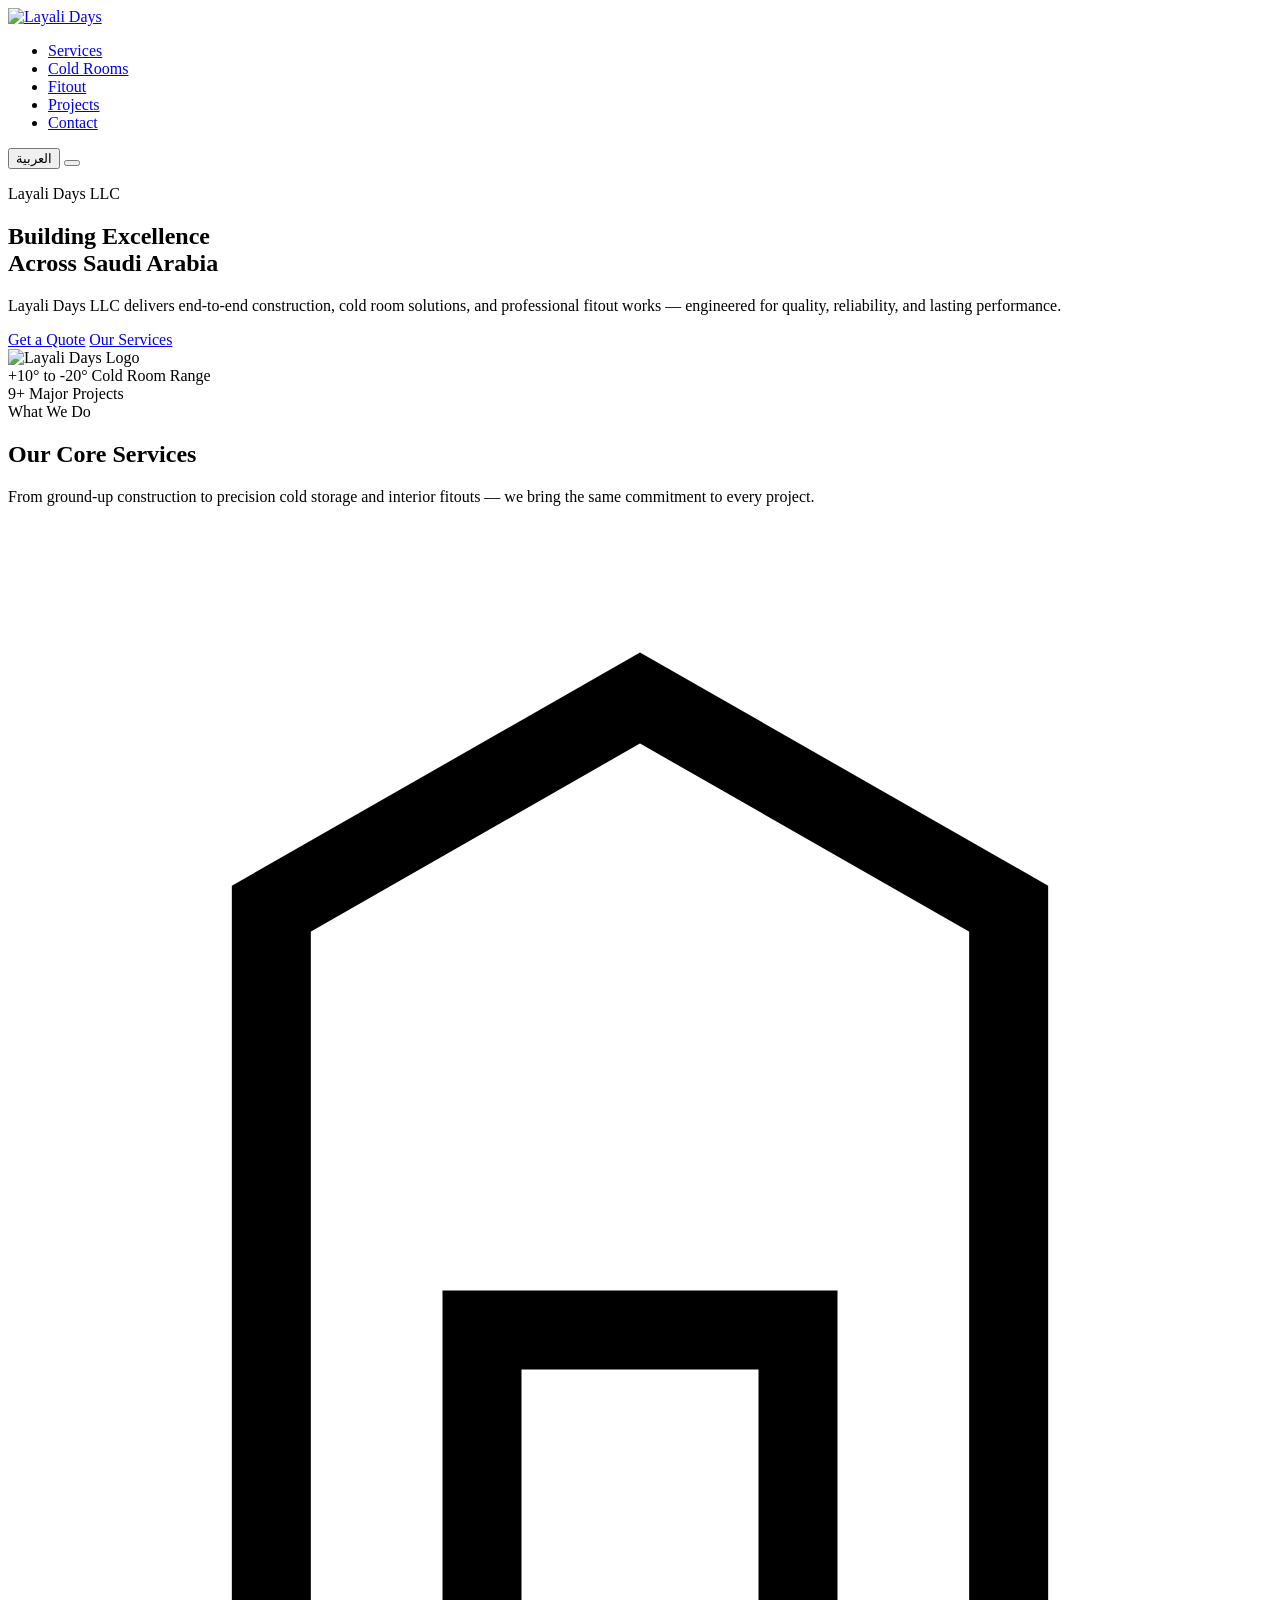
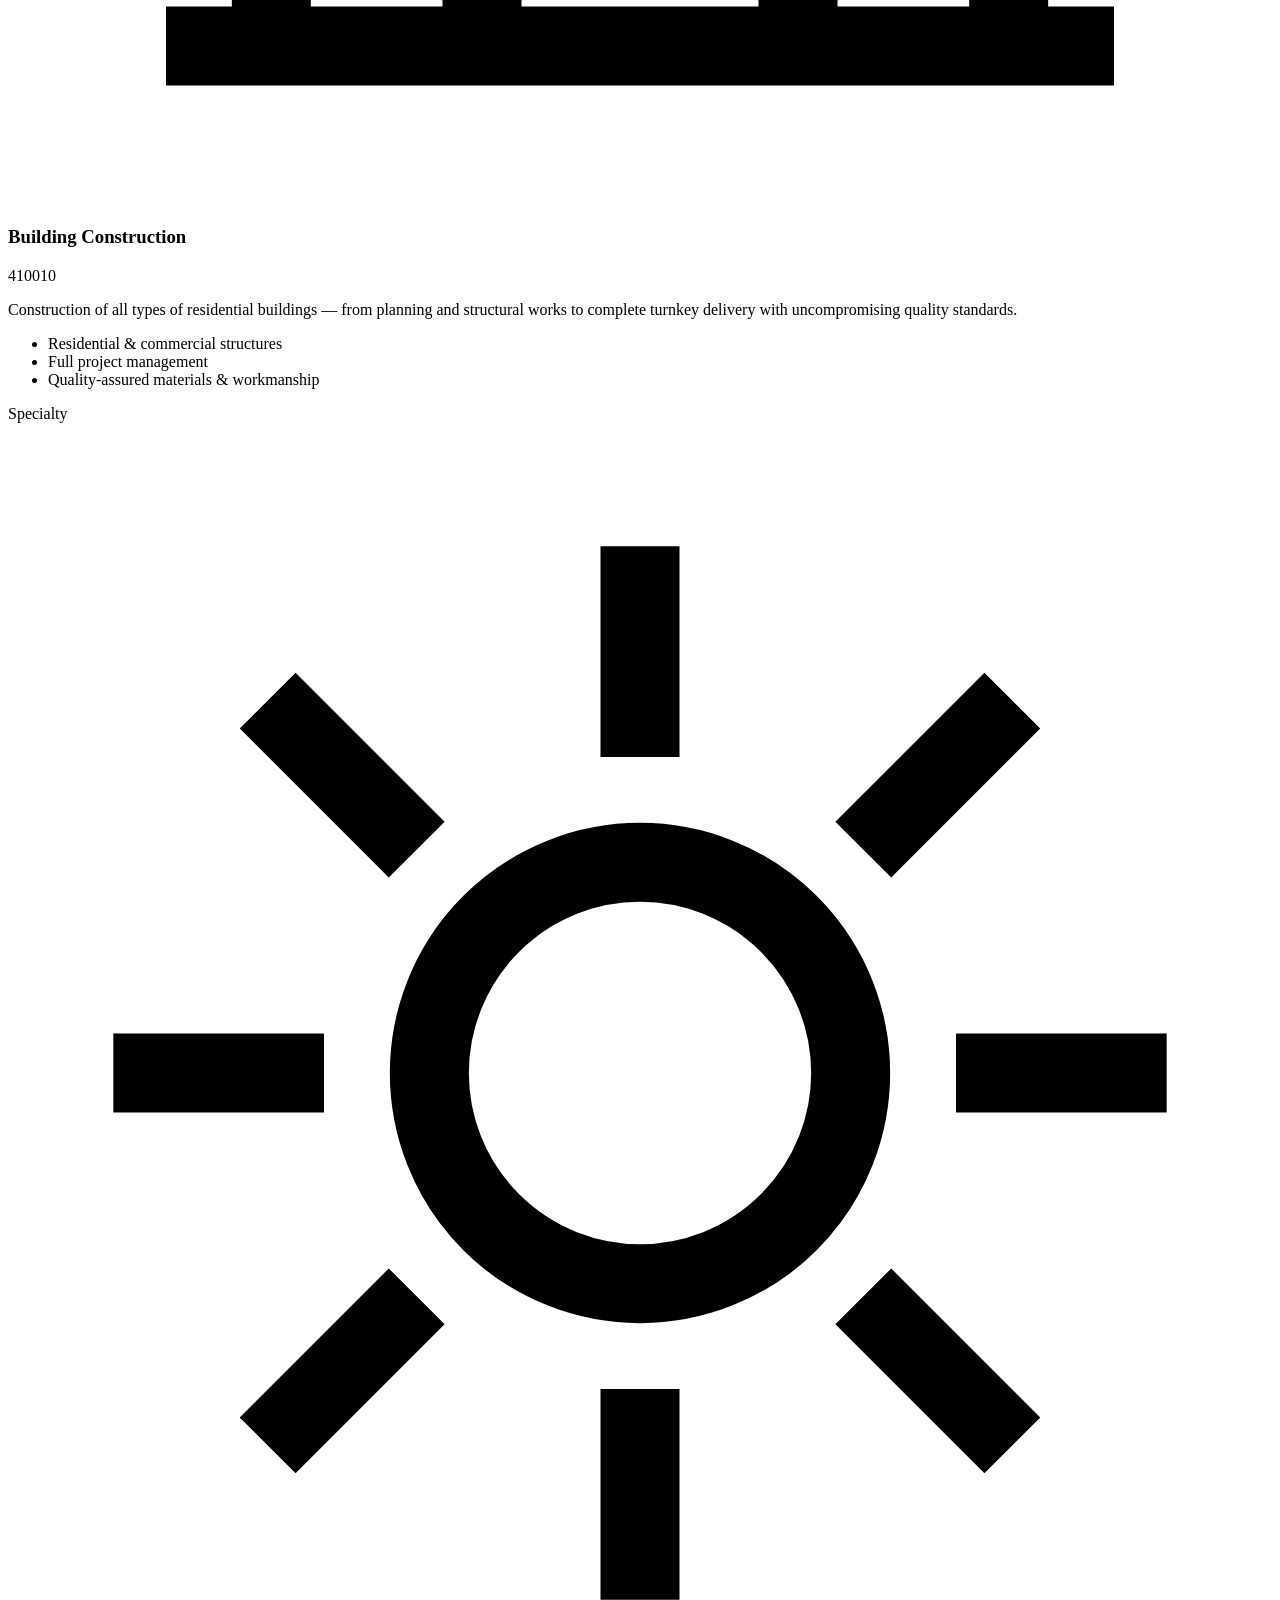
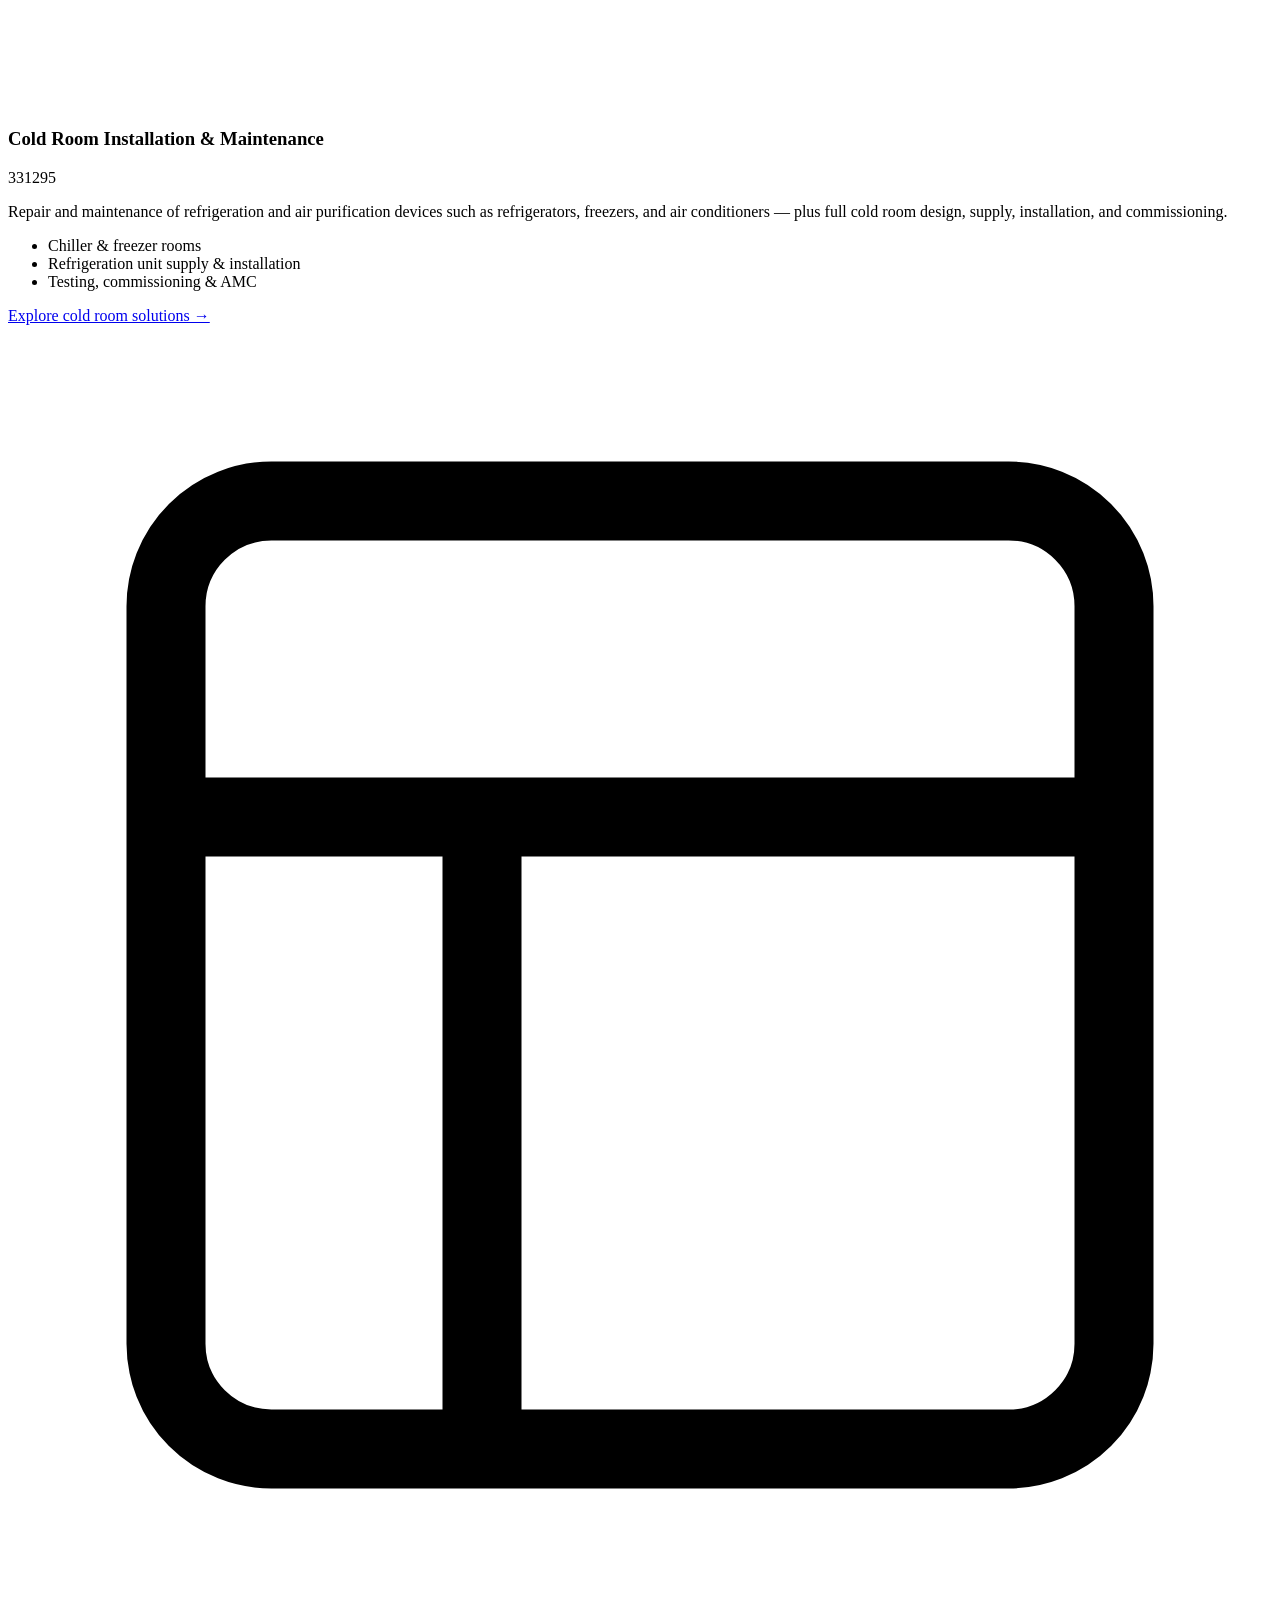
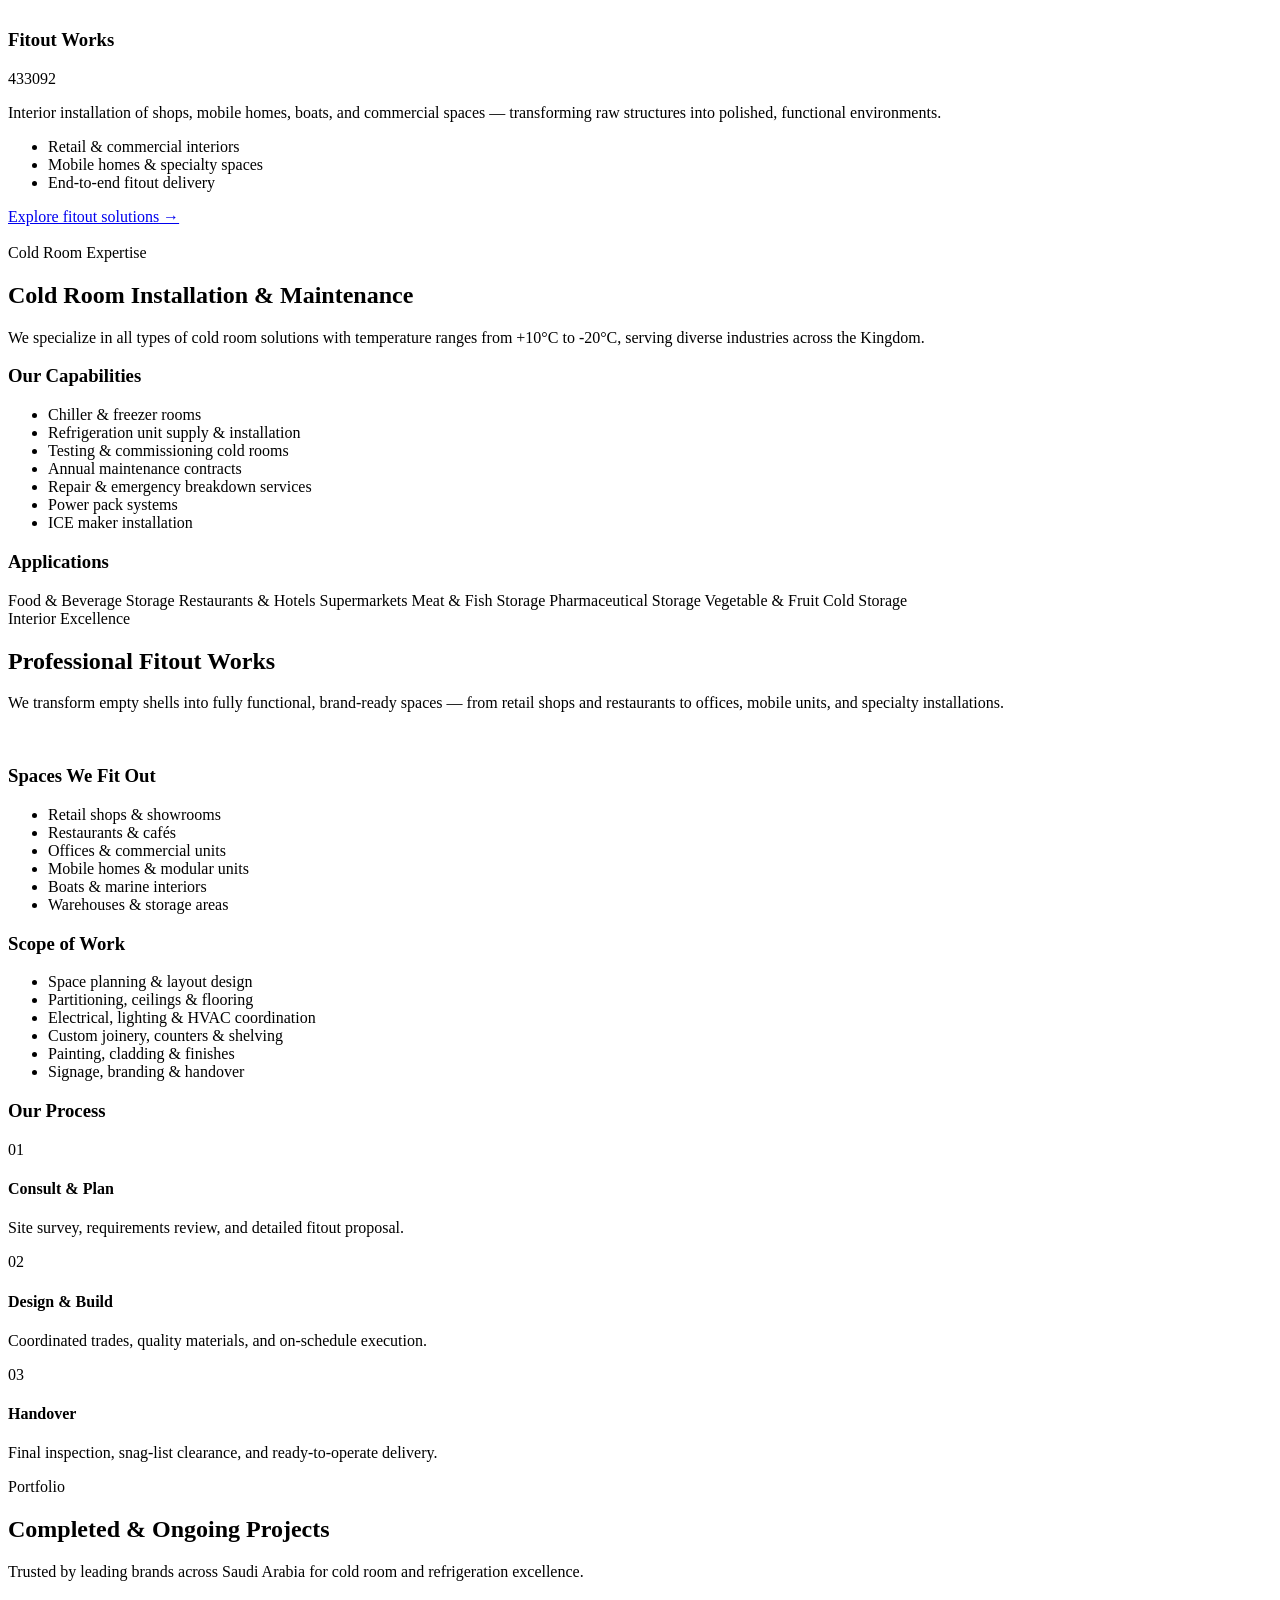
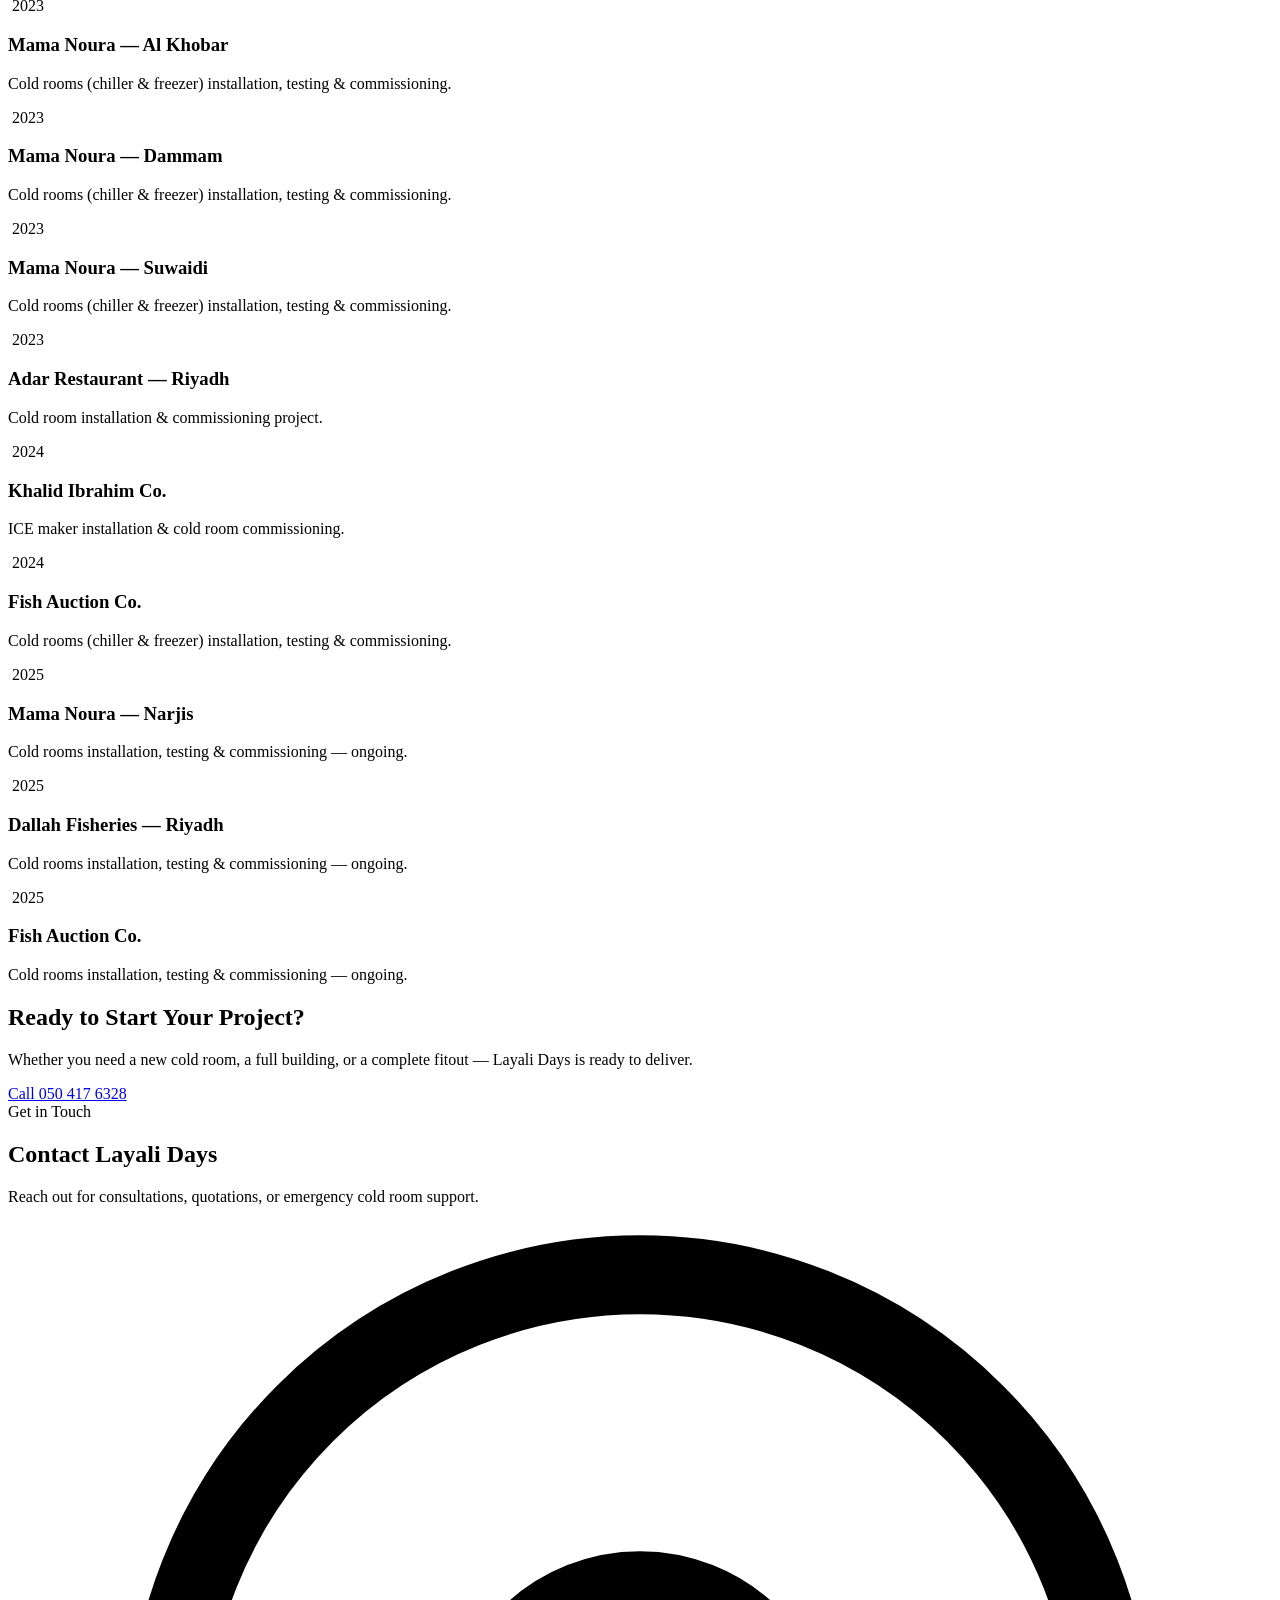
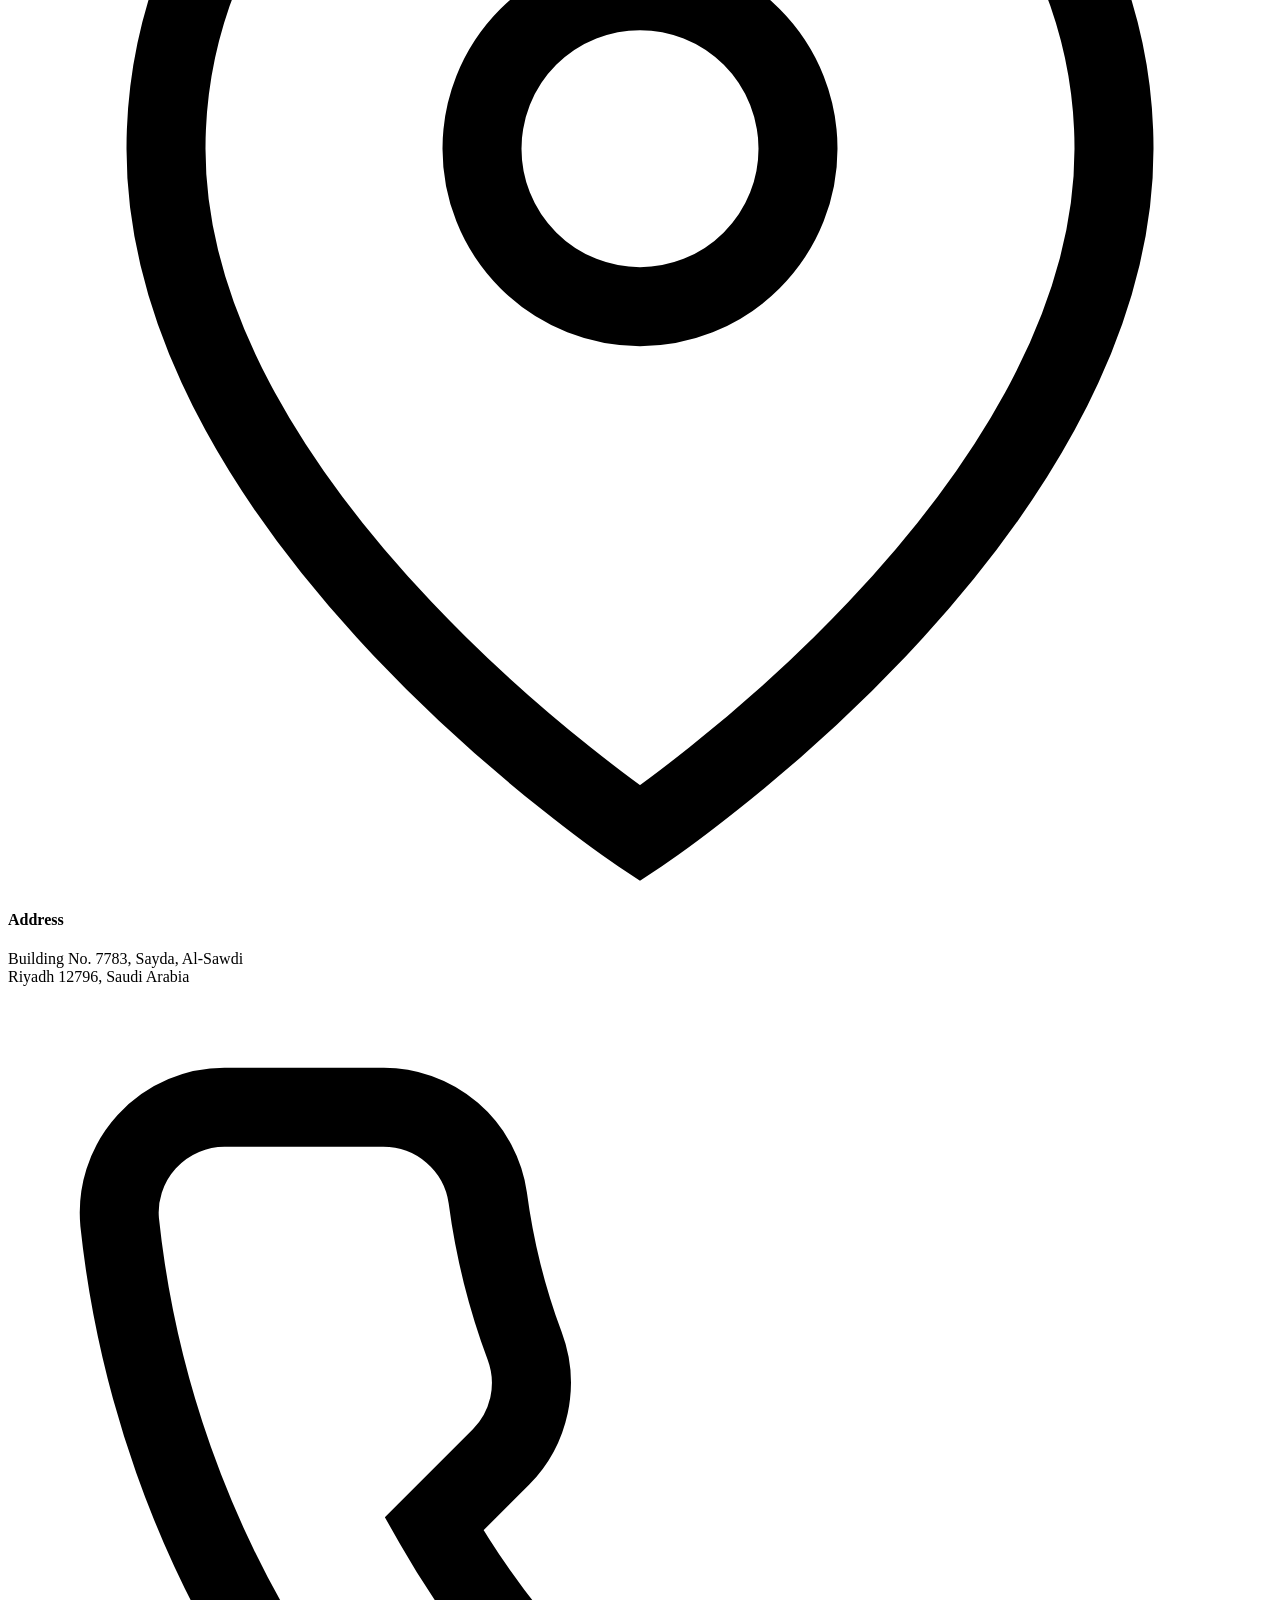
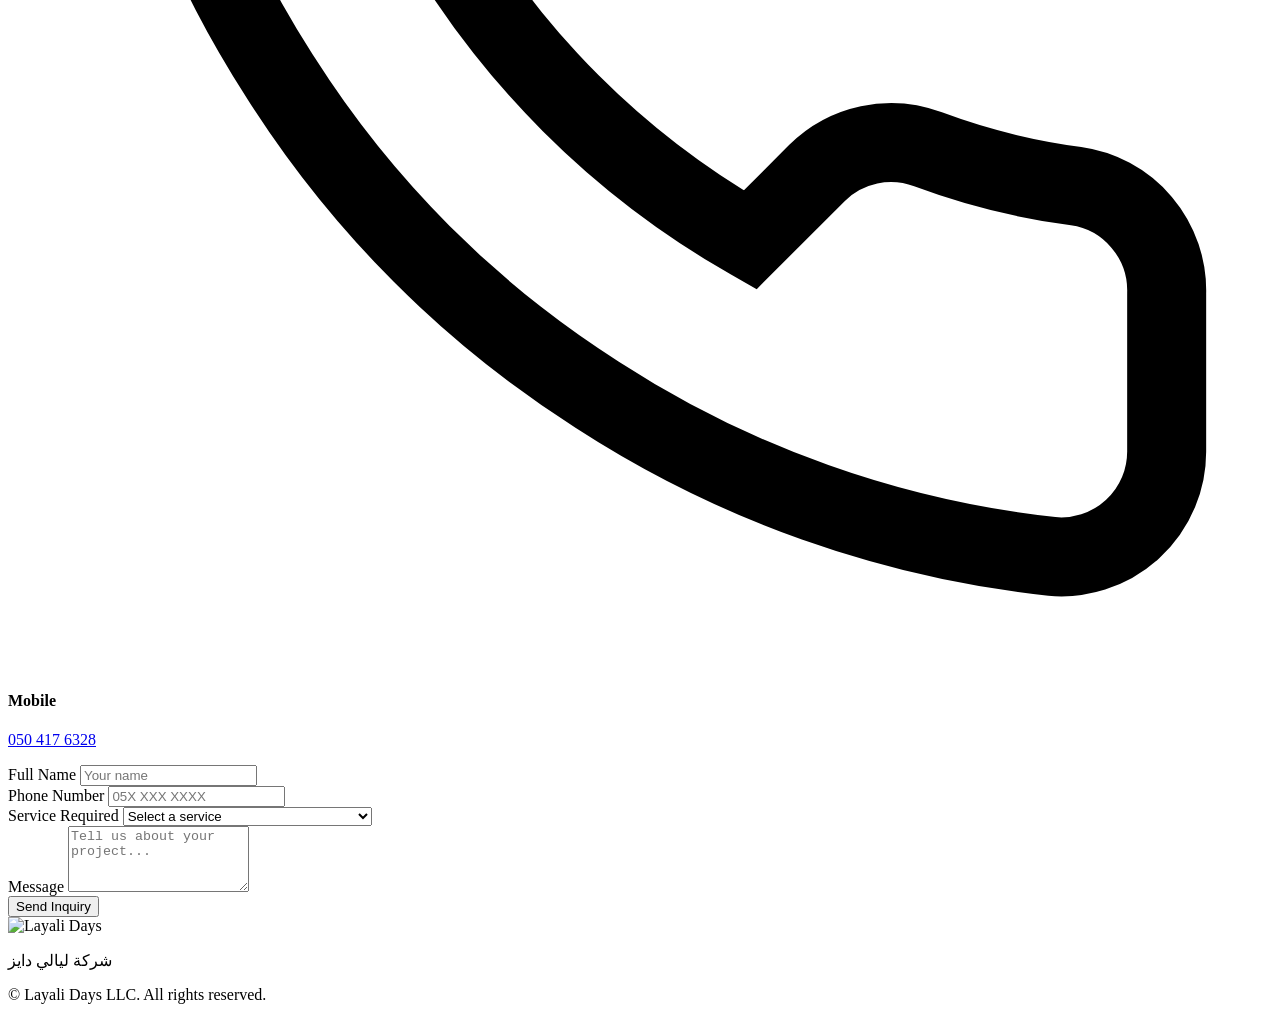
==== Layali days/index.html @ f293ef7f "Add files via upload" ====
<!DOCTYPE html>
<html lang="en" dir="ltr">
  <head>
    <meta charset="UTF-8" />
    <meta name="viewport" content="width=device-width, initial-scale=1.0" />
    <meta
      name="description"
      content="Layali Days LLC — Building construction, cold room installation & maintenance, and professional fitout works in Riyadh, Saudi Arabia."
    />
    <title>Layali Days LLC | Construction & Cold Room Solutions</title>
    <link rel="preconnect" href="https://fonts.googleapis.com" />
    <link rel="preconnect" href="https://fonts.gstatic.com" crossorigin />
    <link
      href="https://fonts.googleapis.com/css2?family=Cinzel:wght@500;600;700&family=Inter:wght@400;500;600;700&family=Noto+Sans+Arabic:wght@400;500;600;700&display=swap"
      rel="stylesheet"
    />
    <link rel="stylesheet" href="/css/styles.css" />
    <link rel="icon" type="image/png" href="/assets/logo.png" />
  </head>
  <body>
    <div class="texture-overlay" aria-hidden="true"></div>

    <header class="header" id="header">
      <nav class="nav container">
        <a href="#hero" class="nav__brand">
          <img src="/assets/logo.png" alt="Layali Days" class="nav__logo" />
        </a>
        <ul class="nav__links" id="navLinks">
          <li><a href="#services" data-i18n="nav.services">Services</a></li>
          <li><a href="#cold-room" data-i18n="nav.coldRoom">Cold Rooms</a></li>
          <li><a href="#fitout" data-i18n="nav.fitout">Fitout</a></li>
          <li><a href="#projects" data-i18n="nav.projects">Projects</a></li>
          <li><a href="#contact" data-i18n="nav.contact">Contact</a></li>
        </ul>
        <div class="nav__actions">
          <button type="button" class="lang-toggle" id="langToggle" aria-label="Switch language">العربية</button>
          <button class="nav__toggle" id="navToggle" aria-label="Toggle menu" aria-expanded="false">
            <span></span>
            <span></span>
            <span></span>
          </button>
        </div>
      </nav>
    </header>

    <main>
      <section class="hero" id="hero">
        <div class="hero__bg" aria-hidden="true"></div>
        <div class="container hero__content">
          <div class="hero__text reveal">
            <p class="hero__eyebrow" data-i18n="hero.eyebrow">Layali Days LLC</p>
            <h1 class="hero__title">
              <span data-i18n="hero.title1">Building Excellence</span><br />
              <span class="text-gradient" data-i18n="hero.title2">Across Saudi Arabia</span>
            </h1>
            <p class="hero__subtitle" data-i18n="hero.subtitle">
              Layali Days LLC delivers end-to-end construction, cold room solutions,
              and professional fitout works — engineered for quality, reliability, and lasting performance.
            </p>
            <div class="hero__actions">
              <a href="#contact" class="btn btn--primary" data-i18n="hero.ctaQuote">Get a Quote</a>
              <a href="#services" class="btn btn--outline" data-i18n="hero.ctaServices">Our Services</a>
            </div>
          </div>
          <div class="hero__visual reveal reveal--delay">
            <div class="hero__logo-frame">
              <img src="/assets/logo.png" alt="Layali Days Logo" class="hero__logo" />
            </div>
            <div class="hero__stats">
              <div class="stat-card">
                <span class="stat-card__value">+10° to -20°</span>
                <span class="stat-card__label" data-i18n="hero.statTemp">Cold Room Range</span>
              </div>
              <div class="stat-card">
                <span class="stat-card__value">9+</span>
                <span class="stat-card__label" data-i18n="hero.statProjects">Major Projects</span>
              </div>
            </div>
          </div>
        </div>
        <a href="#services" class="hero__scroll" aria-label="Scroll to services">
          <span class="hero__scroll-line"></span>
        </a>
      </section>

      <section class="services section" id="services">
        <div class="container">
          <div class="section__header reveal">
            <span class="section__eyebrow" data-i18n="services.eyebrow">What We Do</span>
            <h2 class="section__title" data-i18n="services.title">Our Core Services</h2>
            <p class="section__desc" data-i18n="services.desc">
              From ground-up construction to precision cold storage and interior fitouts —
              we bring the same commitment to every project.
            </p>
          </div>

          <div class="services__grid">
            <article class="service-card reveal">
              <div class="service-card__image">
                <img src="https://images.unsplash.com/photo-1486406146926-c627a92ad1ab?w=600&q=80" alt="" loading="lazy" />
              </div>
              <div class="service-card__icon">
                <svg viewBox="0 0 24 24" fill="none" stroke="currentColor" stroke-width="1.5">
                  <path d="M3 21h18M5 21V7l7-4 7 4v14M9 21v-6h6v6" />
                </svg>
              </div>
              <h3 class="service-card__title" data-i18n="services.construction.title">Building Construction</h3>
              <p class="service-card__code">410010</p>
              <p class="service-card__text" data-i18n="services.construction.text">
                Construction of all types of residential buildings — from planning and
                structural works to complete turnkey delivery with uncompromising quality standards.
              </p>
              <ul class="service-card__list">
                <li data-i18n="services.construction.li1">Residential & commercial structures</li>
                <li data-i18n="services.construction.li2">Full project management</li>
                <li data-i18n="services.construction.li3">Quality-assured materials & workmanship</li>
              </ul>
            </article>

            <article class="service-card service-card--featured reveal reveal--delay">
              <div class="service-card__badge" data-i18n="services.coldRoom.badge">Specialty</div>
              <div class="service-card__image">
                <img src="https://images.unsplash.com/photo-1581094794329-cd8118869f4?w=600&q=80" alt="" loading="lazy" />
              </div>
              <div class="service-card__icon">
                <svg viewBox="0 0 24 24" fill="none" stroke="currentColor" stroke-width="1.5">
                  <path d="M12 2v4M12 18v4M4.93 4.93l2.83 2.83M16.24 16.24l2.83 2.83M2 12h4M18 12h4M4.93 19.07l2.83-2.83M16.24 7.76l2.83-2.83" />
                  <circle cx="12" cy="12" r="4" />
                </svg>
              </div>
              <h3 class="service-card__title" data-i18n="services.coldRoom.title">Cold Room Installation & Maintenance</h3>
              <p class="service-card__code">331295</p>
              <p class="service-card__text" data-i18n="services.coldRoom.text">
                Repair and maintenance of refrigeration and air purification devices such as
                refrigerators, freezers, and air conditioners — plus full cold room design,
                supply, installation, and commissioning.
              </p>
              <ul class="service-card__list">
                <li data-i18n="services.coldRoom.li1">Chiller & freezer rooms</li>
                <li data-i18n="services.coldRoom.li2">Refrigeration unit supply & installation</li>
                <li data-i18n="services.coldRoom.li3">Testing, commissioning & AMC</li>
              </ul>
              <a href="#cold-room" class="service-card__link" data-i18n="services.coldRoom.link">Explore cold room solutions →</a>
            </article>

            <article class="service-card reveal reveal--delay-2">
              <div class="service-card__image">
                <img src="https://images.unsplash.com/photo-1497366216548-37526070297c?w=600&q=80" alt="" loading="lazy" />
              </div>
              <div class="service-card__icon">
                <svg viewBox="0 0 24 24" fill="none" stroke="currentColor" stroke-width="1.5">
                  <rect x="3" y="3" width="18" height="18" rx="2" />
                  <path d="M3 9h18M9 21V9" />
                </svg>
              </div>
              <h3 class="service-card__title" data-i18n="services.fitout.title">Fitout Works</h3>
              <p class="service-card__code">433092</p>
              <p class="service-card__text" data-i18n="services.fitout.text">
                Interior installation of shops, mobile homes, boats, and commercial spaces —
                transforming raw structures into polished, functional environments.
              </p>
              <ul class="service-card__list">
                <li data-i18n="services.fitout.li1">Retail & commercial interiors</li>
                <li data-i18n="services.fitout.li2">Mobile homes & specialty spaces</li>
                <li data-i18n="services.fitout.li3">End-to-end fitout delivery</li>
              </ul>
              <a href="#fitout" class="service-card__link" data-i18n="services.fitout.link">Explore fitout solutions →</a>
            </article>
          </div>
        </div>
      </section>

      <section class="cold-room section section--alt" id="cold-room">
        <div class="container">
          <div class="cold-room__layout">
            <div class="cold-room__visual reveal">
              <img
                src="https://images.unsplash.com/photo-1625246333195-78d9c38ad449?w=800&q=80"
                alt=""
                class="cold-room__photo"
                loading="lazy"
              />
            </div>
            <div class="cold-room__intro reveal reveal--delay">
              <span class="section__eyebrow" data-i18n="coldRoom.eyebrow">Cold Room Expertise</span>
              <h2 class="section__title" data-i18n="coldRoom.title">Cold Room Installation & Maintenance</h2>
              <p class="section__desc" data-i18n="coldRoom.desc">
                We specialize in all types of cold room solutions with temperature ranges
                from +10°C to -20°C, serving diverse industries across the Kingdom.
              </p>
            </div>

            <div class="cold-room__details">
              <div class="detail-block reveal">
                <h3 class="detail-block__title" data-i18n="coldRoom.capabilities">Our Capabilities</h3>
                <ul class="detail-block__list">
                  <li data-i18n="coldRoom.cap1">Chiller & freezer rooms</li>
                  <li data-i18n="coldRoom.cap2">Refrigeration unit supply & installation</li>
                  <li data-i18n="coldRoom.cap3">Testing & commissioning cold rooms</li>
                  <li data-i18n="coldRoom.cap4">Annual maintenance contracts</li>
                  <li data-i18n="coldRoom.cap5">Repair & emergency breakdown services</li>
                  <li data-i18n="coldRoom.cap6">Power pack systems</li>
                  <li data-i18n="coldRoom.cap7">ICE maker installation</li>
                </ul>
              </div>

              <div class="detail-block reveal reveal--delay">
                <h3 class="detail-block__title" data-i18n="coldRoom.applications">Applications</h3>
                <div class="tags">
                  <span class="tag" data-i18n="coldRoom.tag1">Food & Beverage Storage</span>
                  <span class="tag" data-i18n="coldRoom.tag2">Restaurants & Hotels</span>
                  <span class="tag" data-i18n="coldRoom.tag3">Supermarkets</span>
                  <span class="tag" data-i18n="coldRoom.tag4">Meat & Fish Storage</span>
                  <span class="tag" data-i18n="coldRoom.tag5">Pharmaceutical Storage</span>
                  <span class="tag" data-i18n="coldRoom.tag6">Vegetable & Fruit Cold Storage</span>
                </div>
              </div>
            </div>
          </div>
        </div>
      </section>

      <section class="fitout section" id="fitout">
        <div class="container">
          <div class="fitout__header reveal">
            <div>
              <span class="section__eyebrow" data-i18n="fitout.eyebrow">Interior Excellence</span>
              <h2 class="section__title" data-i18n="fitout.title">Professional Fitout Works</h2>
              <p class="section__desc" data-i18n="fitout.desc">
                We transform empty shells into fully functional, brand-ready spaces — from retail shops and restaurants to offices, mobile units, and specialty installations.
              </p>
            </div>
            <div class="fitout__hero-image reveal reveal--delay">
              <img
                src="https://images.unsplash.com/photo-1618221197210-5b3cdff0b9b0?w=800&q=80"
                alt=""
                loading="lazy"
              />
            </div>
          </div>

          <div class="fitout__grid">
            <div class="detail-block reveal">
              <h3 class="detail-block__title" data-i18n="fitout.spaces">Spaces We Fit Out</h3>
              <ul class="detail-block__list">
                <li data-i18n="fitout.space1">Retail shops & showrooms</li>
                <li data-i18n="fitout.space2">Restaurants & cafés</li>
                <li data-i18n="fitout.space3">Offices & commercial units</li>
                <li data-i18n="fitout.space4">Mobile homes & modular units</li>
                <li data-i18n="fitout.space5">Boats & marine interiors</li>
                <li data-i18n="fitout.space6">Warehouses & storage areas</li>
              </ul>
            </div>

            <div class="detail-block reveal reveal--delay">
              <h3 class="detail-block__title" data-i18n="fitout.scope">Scope of Work</h3>
              <ul class="detail-block__list">
                <li data-i18n="fitout.scope1">Space planning & layout design</li>
                <li data-i18n="fitout.scope2">Partitioning, ceilings & flooring</li>
                <li data-i18n="fitout.scope3">Electrical, lighting & HVAC coordination</li>
                <li data-i18n="fitout.scope4">Custom joinery, counters & shelving</li>
                <li data-i18n="fitout.scope5">Painting, cladding & finishes</li>
                <li data-i18n="fitout.scope6">Signage, branding & handover</li>
              </ul>
            </div>
          </div>

          <div class="fitout__process reveal">
            <h3 class="fitout__process-title" data-i18n="fitout.process">Our Process</h3>
            <div class="process-steps">
              <article class="process-step">
                <span class="process-step__num">01</span>
                <h4 data-i18n="fitout.step1Title">Consult & Plan</h4>
                <p data-i18n="fitout.step1">Site survey, requirements review, and detailed fitout proposal.</p>
              </article>
              <article class="process-step">
                <span class="process-step__num">02</span>
                <h4 data-i18n="fitout.step2Title">Design & Build</h4>
                <p data-i18n="fitout.step2">Coordinated trades, quality materials, and on-schedule execution.</p>
              </article>
              <article class="process-step">
                <span class="process-step__num">03</span>
                <h4 data-i18n="fitout.step3Title">Handover</h4>
                <p data-i18n="fitout.step3">Final inspection, snag-list clearance, and ready-to-operate delivery.</p>
              </article>
            </div>
          </div>
        </div>
      </section>

      <section class="projects section section--alt" id="projects">
        <div class="container">
          <div class="section__header reveal">
            <span class="section__eyebrow" data-i18n="projects.eyebrow">Portfolio</span>
            <h2 class="section__title" data-i18n="projects.title">Completed & Ongoing Projects</h2>
            <p class="section__desc" data-i18n="projects.desc">
              Trusted by leading brands across Saudi Arabia for cold room and refrigeration excellence.
            </p>
          </div>

          <div class="projects__timeline">
            <article class="project-card reveal">
              <img src="https://images.unsplash.com/photo-1604719312566-8912e9227c6a?w=500&q=80" alt="" class="project-card__img" loading="lazy" />
              <span class="project-card__year">2023</span>
              <h3 class="project-card__title">Mama Noura — Al Khobar</h3>
              <p class="project-card__desc" data-i18n="projects.p1">Cold rooms (chiller & freezer) installation, testing & commissioning.</p>
            </article>
            <article class="project-card reveal">
              <img src="https://images.unsplash.com/photo-1578916171728-46686eac8d58?w=500&q=80" alt="" class="project-card__img" loading="lazy" />
              <span class="project-card__year">2023</span>
              <h3 class="project-card__title">Mama Noura — Dammam</h3>
              <p class="project-card__desc" data-i18n="projects.p1">Cold rooms (chiller & freezer) installation, testing & commissioning.</p>
            </article>
            <article class="project-card reveal">
              <img src="https://images.unsplash.com/photo-1604719312566-8912e9227c6a?w=500&q=80" alt="" class="project-card__img" loading="lazy" />
              <span class="project-card__year">2023</span>
              <h3 class="project-card__title">Mama Noura — Suwaidi</h3>
              <p class="project-card__desc" data-i18n="projects.p1">Cold rooms (chiller & freezer) installation, testing & commissioning.</p>
            </article>
            <article class="project-card reveal">
              <img src="https://images.unsplash.com/photo-1517248135467-4c7edcad34c4?w=500&q=80" alt="" class="project-card__img" loading="lazy" />
              <span class="project-card__year">2023</span>
              <h3 class="project-card__title">Adar Restaurant — Riyadh</h3>
              <p class="project-card__desc" data-i18n="projects.p2">Cold room installation & commissioning project.</p>
            </article>
            <article class="project-card reveal">
              <img src="https://images.unsplash.com/photo-1558618666-fcd25c85cd64?w=500&q=80" alt="" class="project-card__img" loading="lazy" />
              <span class="project-card__year">2024</span>
              <h3 class="project-card__title">Khalid Ibrahim Co.</h3>
              <p class="project-card__desc" data-i18n="projects.p3">ICE maker installation & cold room commissioning.</p>
            </article>
            <article class="project-card reveal">
              <img src="https://images.unsplash.com/photo-1544947950-fa07a98d237f?w=500&q=80" alt="" class="project-card__img" loading="lazy" />
              <span class="project-card__year">2024</span>
              <h3 class="project-card__title">Fish Auction Co.</h3>
              <p class="project-card__desc" data-i18n="projects.p1">Cold rooms (chiller & freezer) installation, testing & commissioning.</p>
            </article>
            <article class="project-card reveal">
              <img src="https://images.unsplash.com/photo-1604719312566-8912e9227c6a?w=500&q=80" alt="" class="project-card__img" loading="lazy" />
              <span class="project-card__year">2025</span>
              <h3 class="project-card__title">Mama Noura — Narjis</h3>
              <p class="project-card__desc" data-i18n="projects.p4">Cold rooms installation, testing & commissioning — ongoing.</p>
            </article>
            <article class="project-card reveal">
              <img src="https://images.unsplash.com/photo-1544947950-fa07a98d237f?w=500&q=80" alt="" class="project-card__img" loading="lazy" />
              <span class="project-card__year">2025</span>
              <h3 class="project-card__title">Dallah Fisheries — Riyadh</h3>
              <p class="project-card__desc" data-i18n="projects.p4">Cold rooms installation, testing & commissioning — ongoing.</p>
            </article>
            <article class="project-card reveal">
              <img src="https://images.unsplash.com/photo-1544947950-fa07a98d237f?w=500&q=80" alt="" class="project-card__img" loading="lazy" />
              <span class="project-card__year">2025</span>
              <h3 class="project-card__title">Fish Auction Co.</h3>
              <p class="project-card__desc" data-i18n="projects.p4">Cold rooms installation, testing & commissioning — ongoing.</p>
            </article>
          </div>
        </div>
      </section>

      <section class="cta section">
        <div class="container">
          <div class="cta__box reveal">
            <h2 class="cta__title" data-i18n="cta.title">Ready to Start Your Project?</h2>
            <p class="cta__text" data-i18n="cta.text">
              Whether you need a new cold room, a full building, or a complete fitout —
              Layali Days is ready to deliver.
            </p>
            <a href="tel:0504176328" class="btn btn--primary btn--lg" data-i18n="cta.button">Call 050 417 6328</a>
          </div>
        </div>
      </section>

      <section class="contact section section--alt" id="contact">
        <div class="container">
          <div class="contact__grid">
            <div class="contact__info reveal">
              <span class="section__eyebrow" data-i18n="contact.eyebrow">Get in Touch</span>
              <h2 class="section__title" data-i18n="contact.title">Contact Layali Days</h2>
              <p class="section__desc" data-i18n="contact.desc">
                Reach out for consultations, quotations, or emergency cold room support.
              </p>

              <div class="contact__items">
                <div class="contact__item">
                  <div class="contact__icon">
                    <svg viewBox="0 0 24 24" fill="none" stroke="currentColor" stroke-width="1.5">
                      <path d="M21 10c0 7-9 13-9 13s-9-6-9-13a9 9 0 0118 0z" />
                      <circle cx="12" cy="10" r="3" />
                    </svg>
                  </div>
                  <div>
                    <h4 data-i18n="contact.address">Address</h4>
                    <p data-i18n="contact.addressText">Building No. 7783, Sayda, Al-Sawdi<br />Riyadh 12796, Saudi Arabia</p>
                  </div>
                </div>
                <div class="contact__item">
                  <div class="contact__icon">
                    <svg viewBox="0 0 24 24" fill="none" stroke="currentColor" stroke-width="1.5">
                      <path d="M22 16.92v3a2 2 0 01-2.18 2 19.79 19.79 0 01-8.63-3.07 19.5 19.5 0 01-6-6 19.79 19.79 0 01-3.07-8.67A2 2 0 014.11 2h3a2 2 0 012 1.72c.127.96.361 1.903.7 2.81a2 2 0 01-.45 2.11L8.09 9.91a16 16 0 006 6l1.27-1.27a2 2 0 012.11-.45c.907.339 1.85.573 2.81.7A2 2 0 0122 16.92z" />
                    </svg>
                  </div>
                  <div>
                    <h4 data-i18n="contact.mobile">Mobile</h4>
                    <p><a href="tel:0504176328">050 417 6328</a></p>
                  </div>
                </div>
              </div>
            </div>

            <form class="contact__form reveal reveal--delay" id="contactForm">
              <div class="form-group">
                <label for="name" data-i18n="contact.name">Full Name</label>
                <input type="text" id="name" name="name" required data-i18n="contact.namePlaceholder" placeholder="Your name" />
              </div>
              <div class="form-group">
                <label for="phone" data-i18n="contact.phone">Phone Number</label>
                <input type="tel" id="phone" name="phone" required data-i18n="contact.phonePlaceholder" placeholder="05X XXX XXXX" />
              </div>
              <div class="form-group">
                <label for="service" data-i18n="contact.service">Service Required</label>
                <select id="service" name="service" required>
                  <option value="" data-i18n="contact.servicePlaceholder">Select a service</option>
                  <option value="construction" data-i18n="contact.serviceConstruction">Building Construction</option>
                  <option value="cold-room" data-i18n="contact.serviceColdRoom">Cold Room Installation & Maintenance</option>
                  <option value="fitout" data-i18n="contact.serviceFitout">Fitout Works</option>
                  <option value="other" data-i18n="contact.serviceOther">Other</option>
                </select>
              </div>
              <div class="form-group">
                <label for="message" data-i18n="contact.message">Message</label>
                <textarea id="message" name="message" rows="4" data-i18n="contact.messagePlaceholder" placeholder="Tell us about your project..."></textarea>
              </div>
              <button type="submit" class="btn btn--primary btn--full" data-i18n="contact.submit">Send Inquiry</button>
            </form>
          </div>
        </div>
      </section>
    </main>

    <footer class="footer">
      <div class="container footer__inner">
        <div class="footer__brand">
          <img src="/assets/logo.png" alt="Layali Days" class="footer__logo" />
          <p class="footer__arabic">شركة ليالي دايز</p>
        </div>
        <p class="footer__copy">
          &copy; <span id="year"></span> <span data-i18n="footer.copy">Layali Days LLC. All rights reserved.</span>
        </p>
      </div>
    </footer>

    <script type="module" src="/js/main.js"></script>
  </body>
</html>
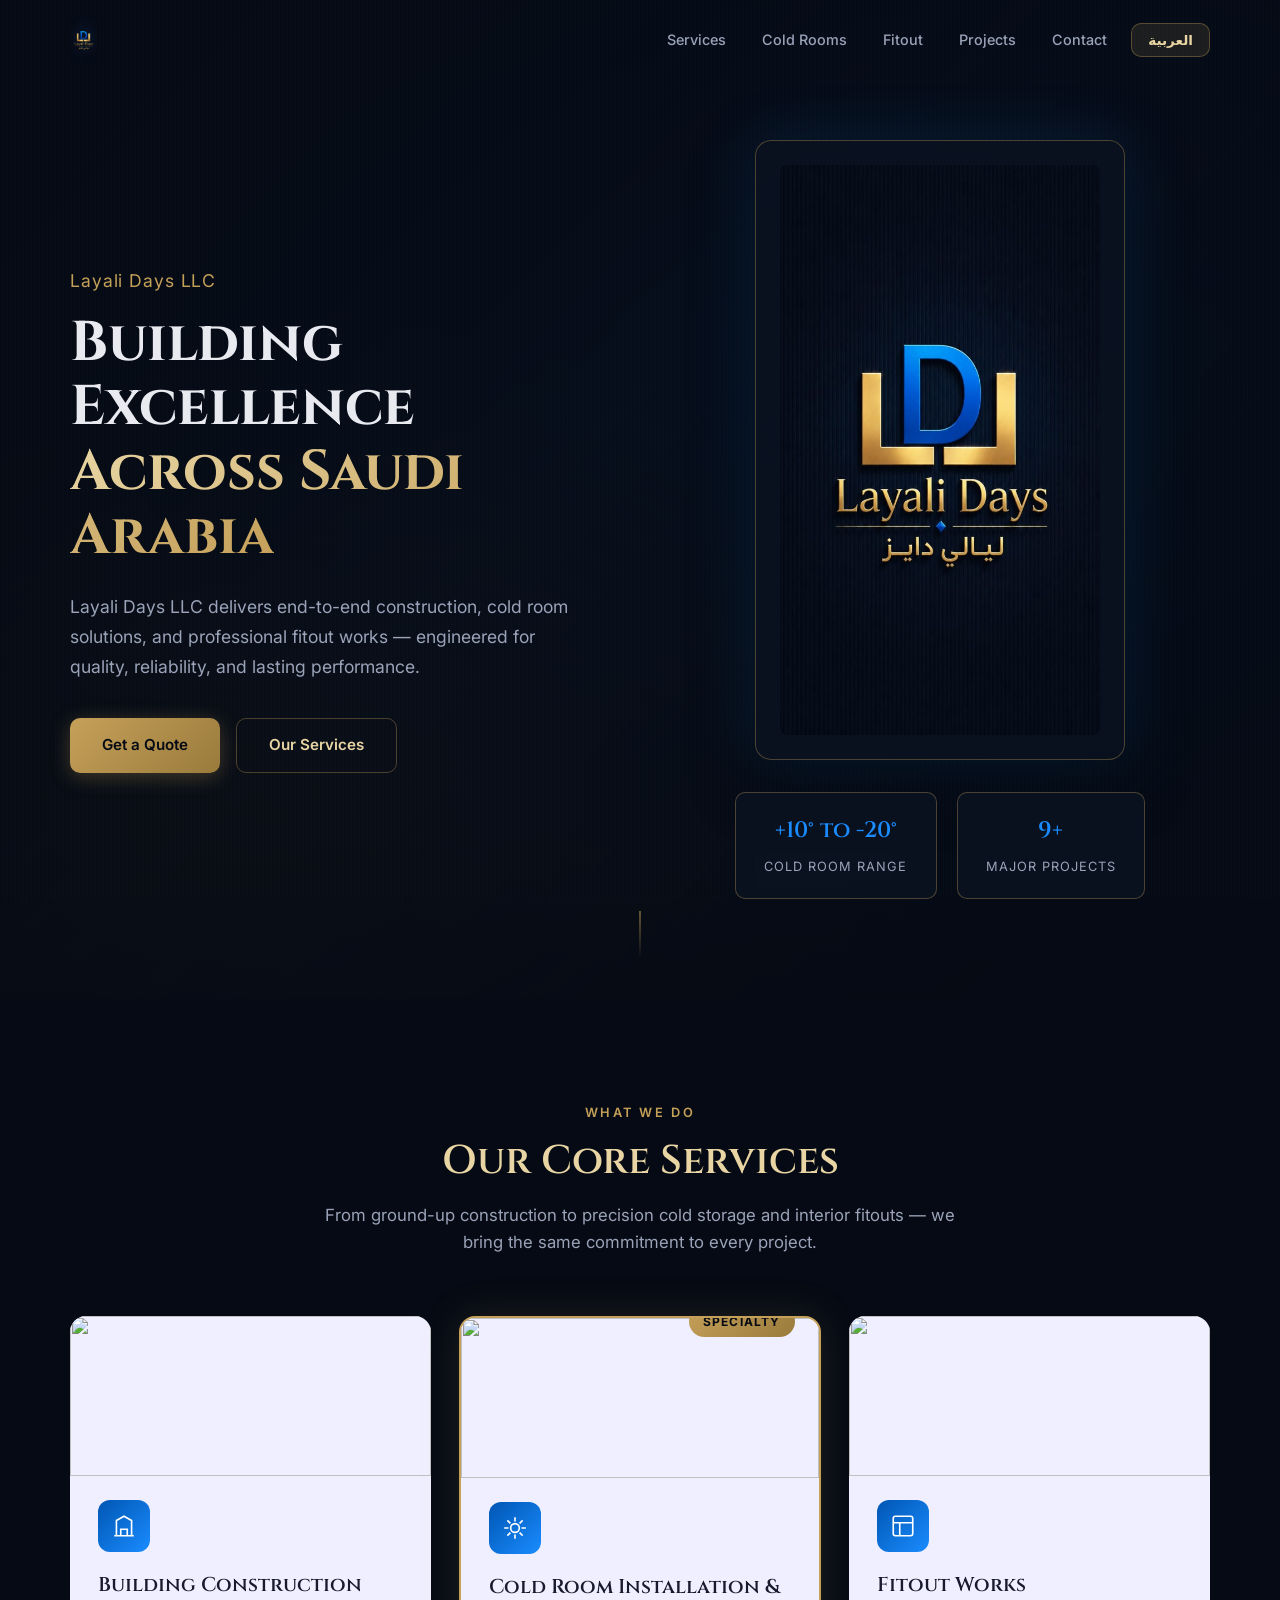
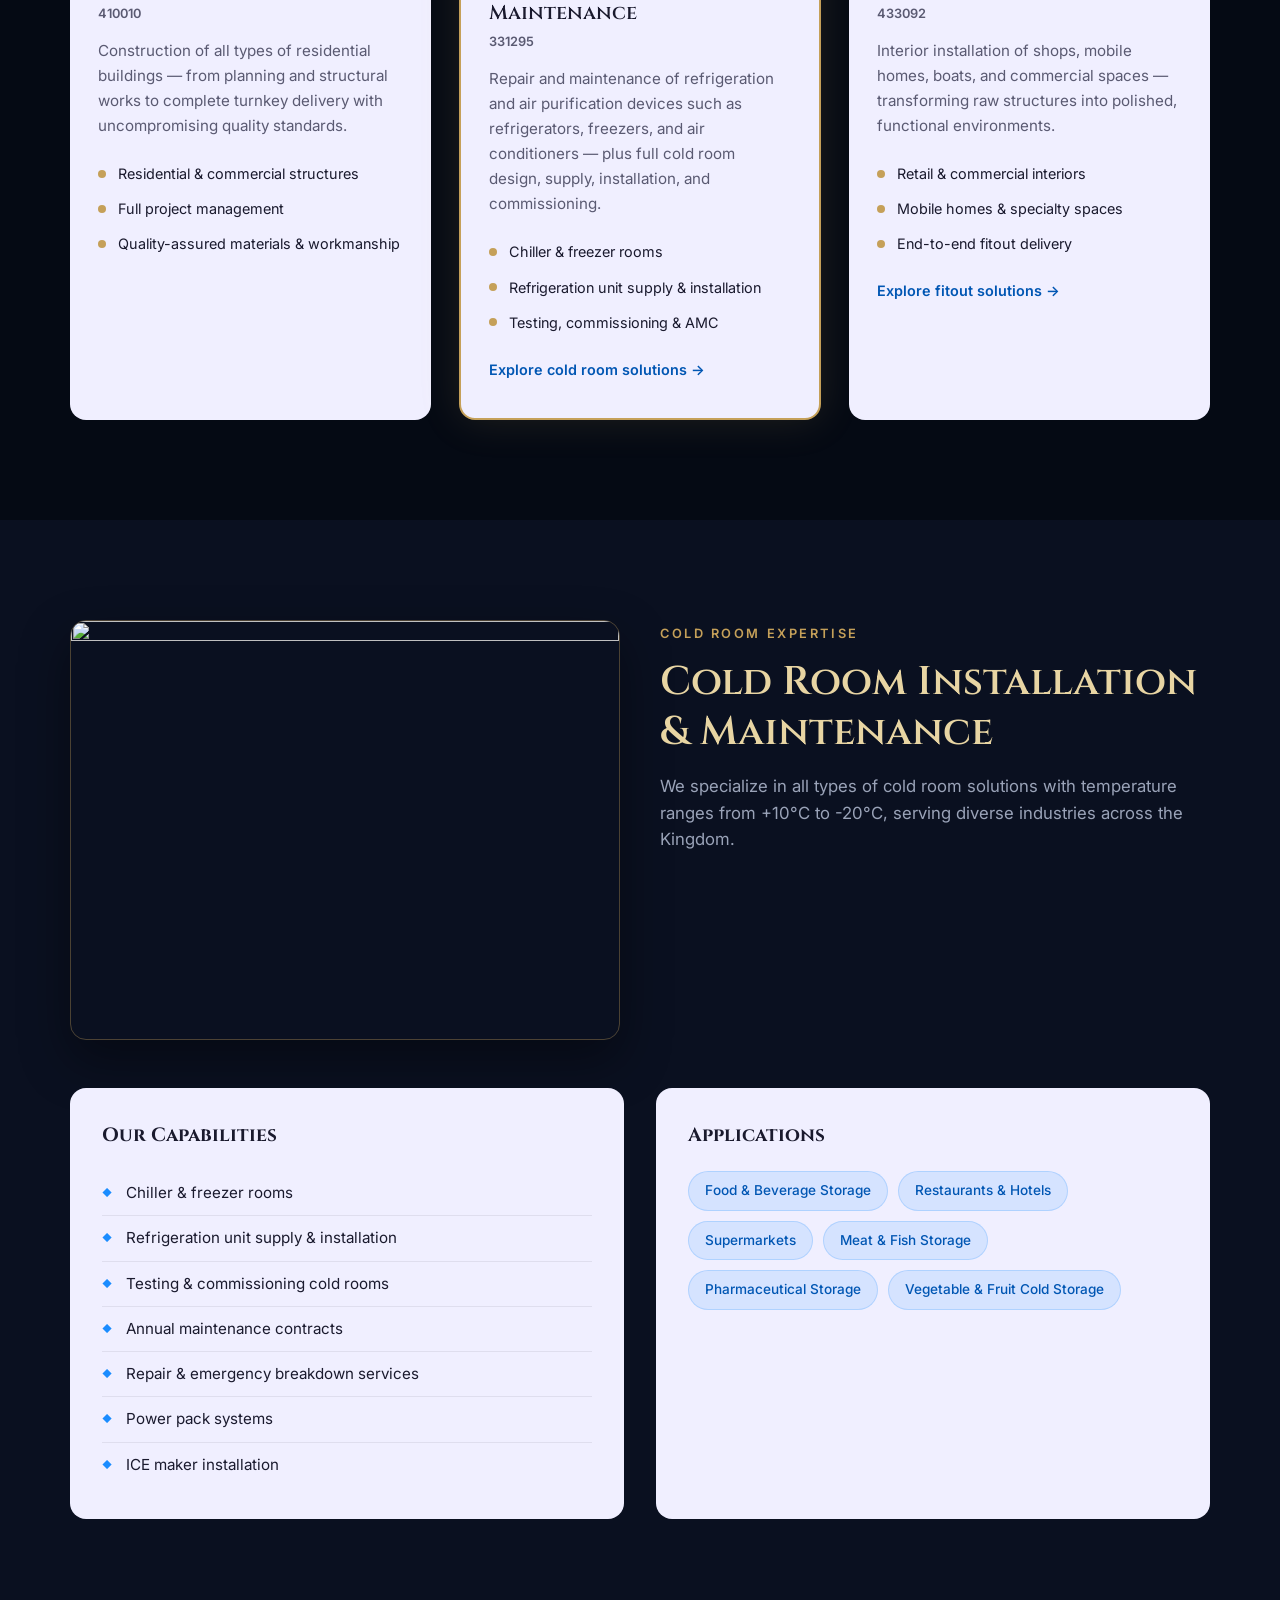
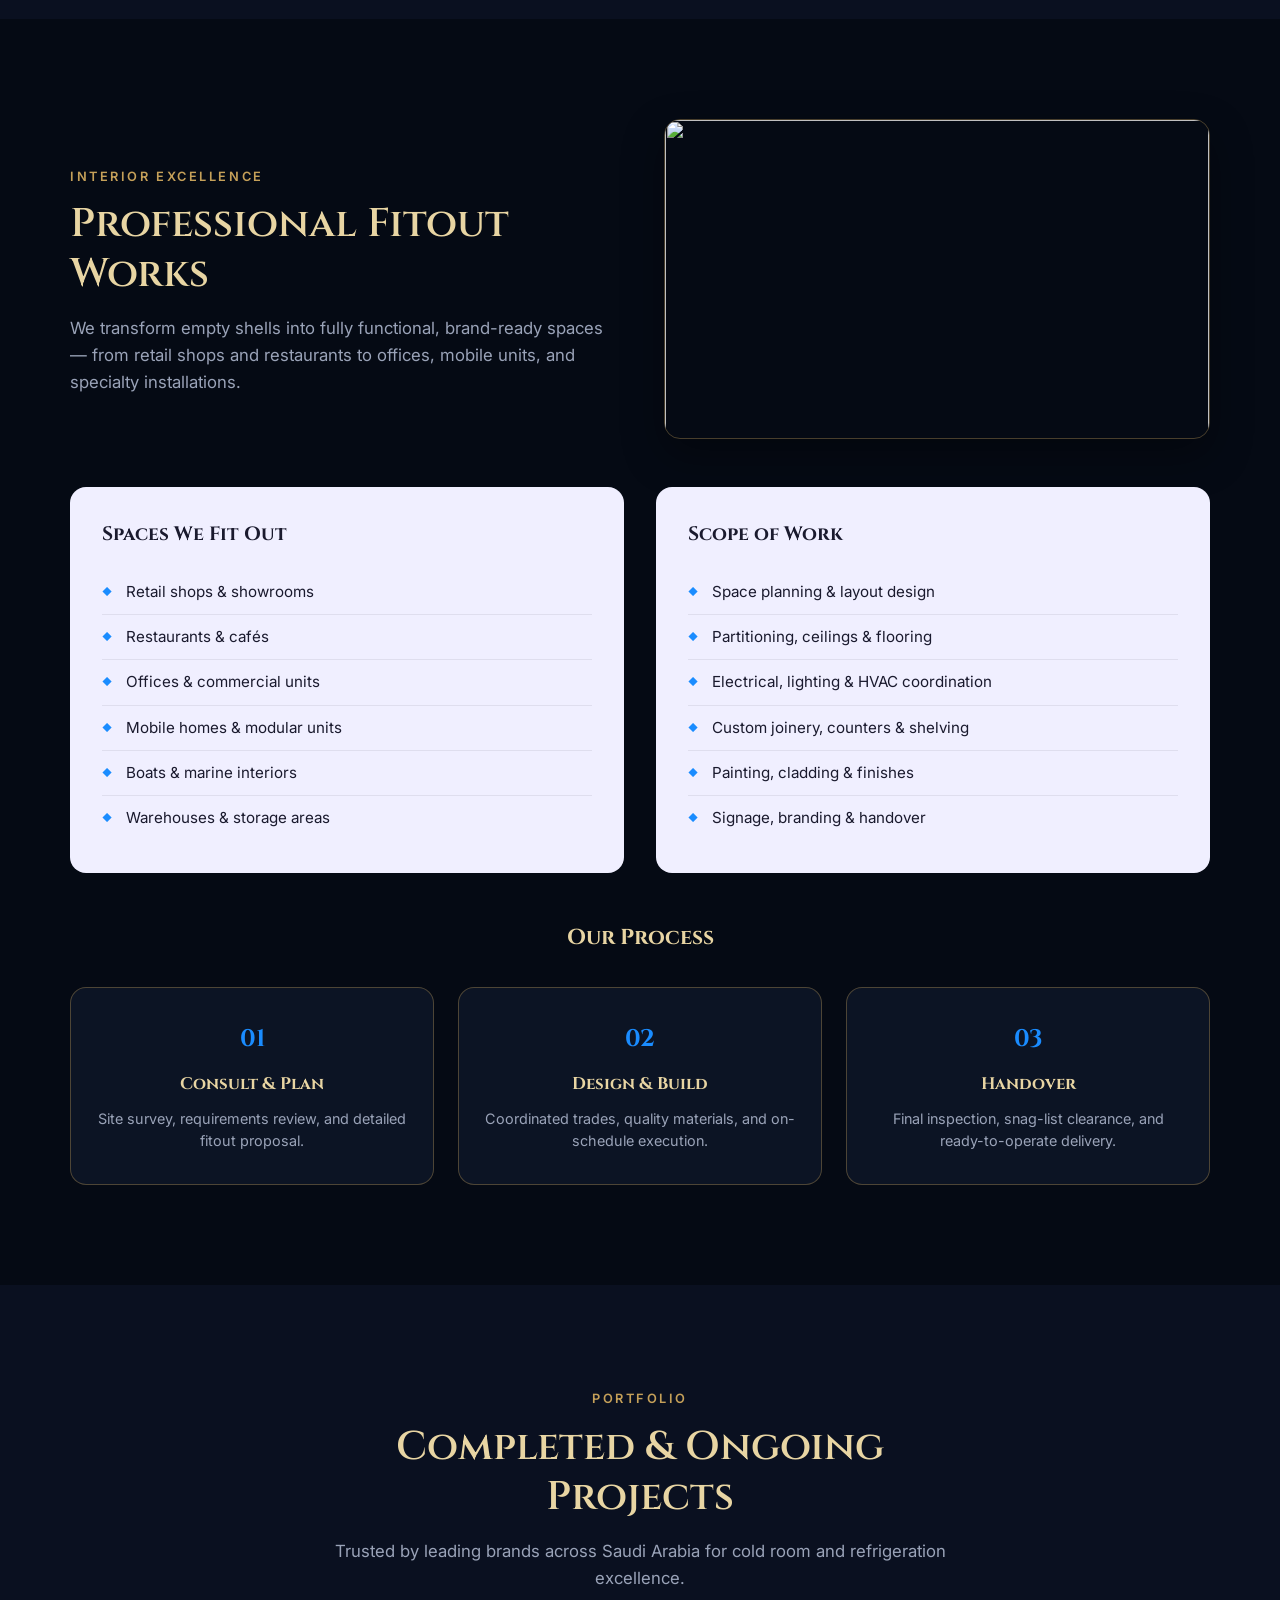
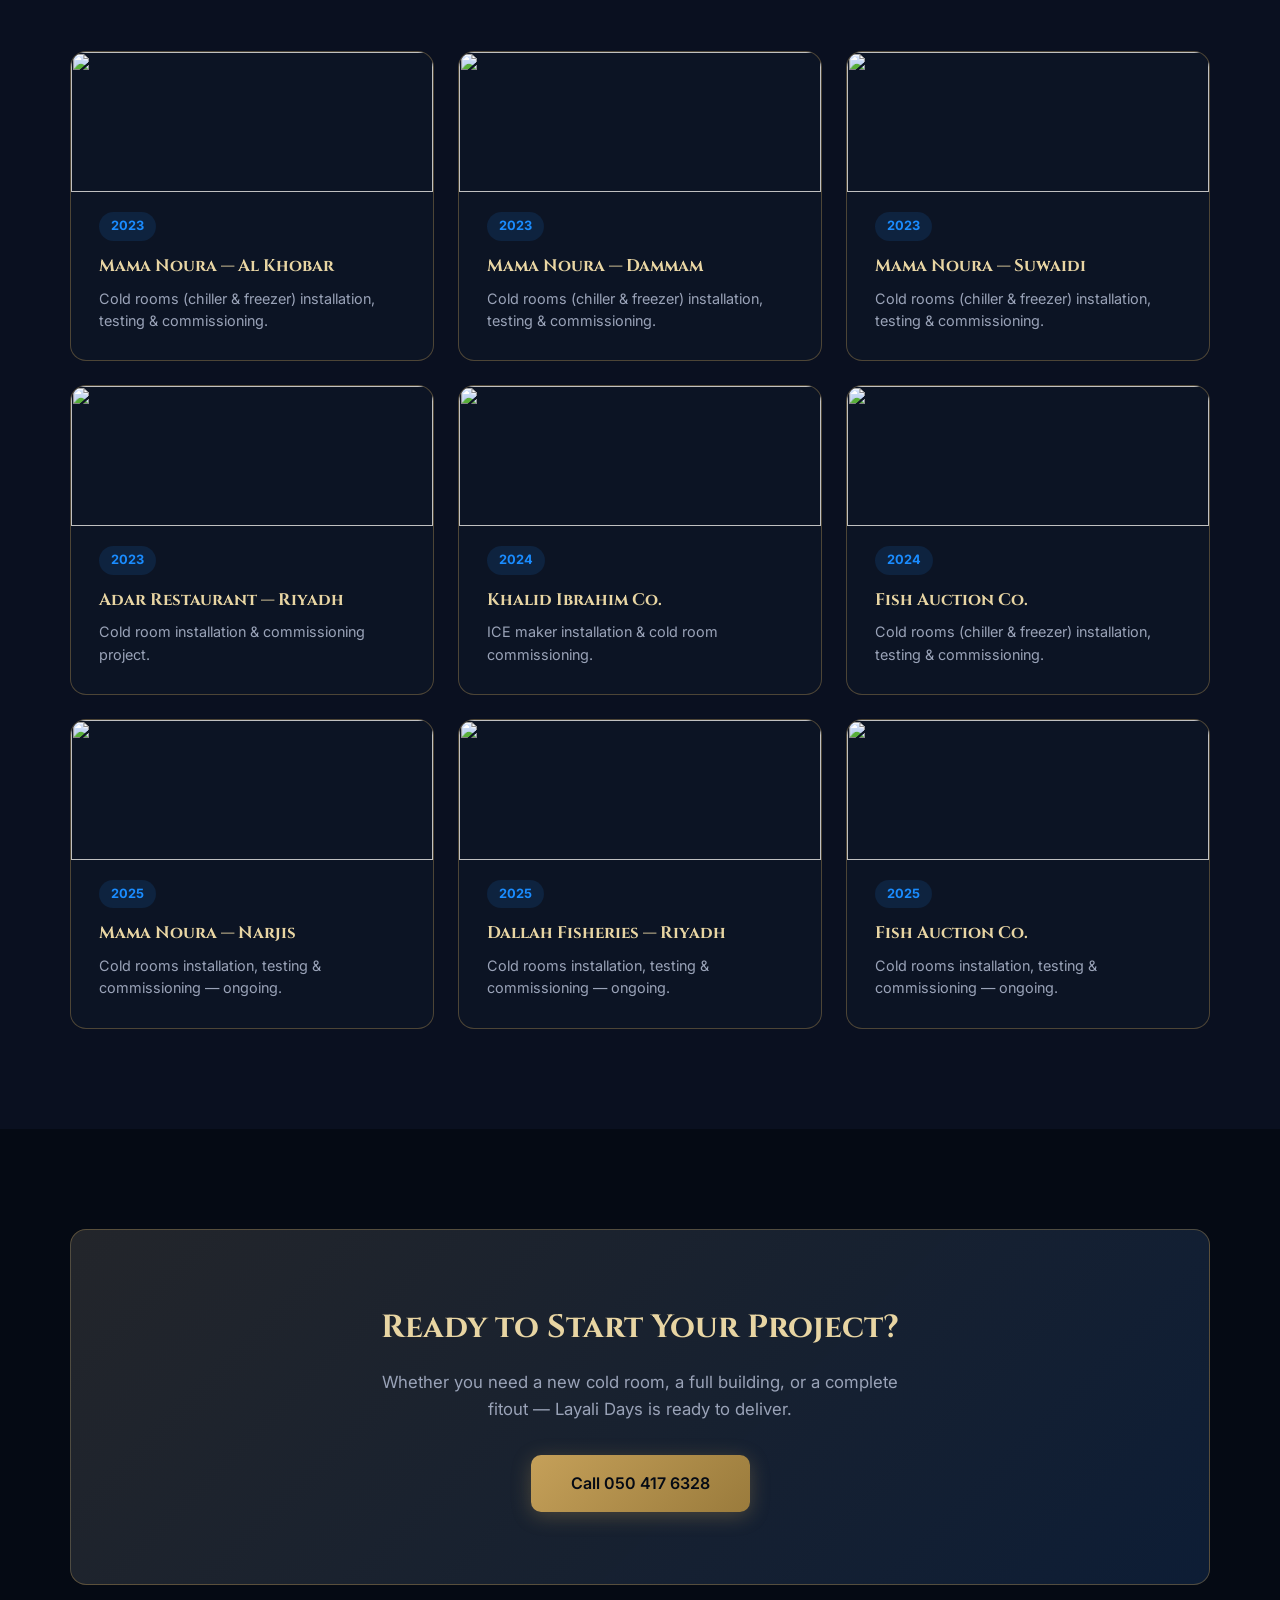
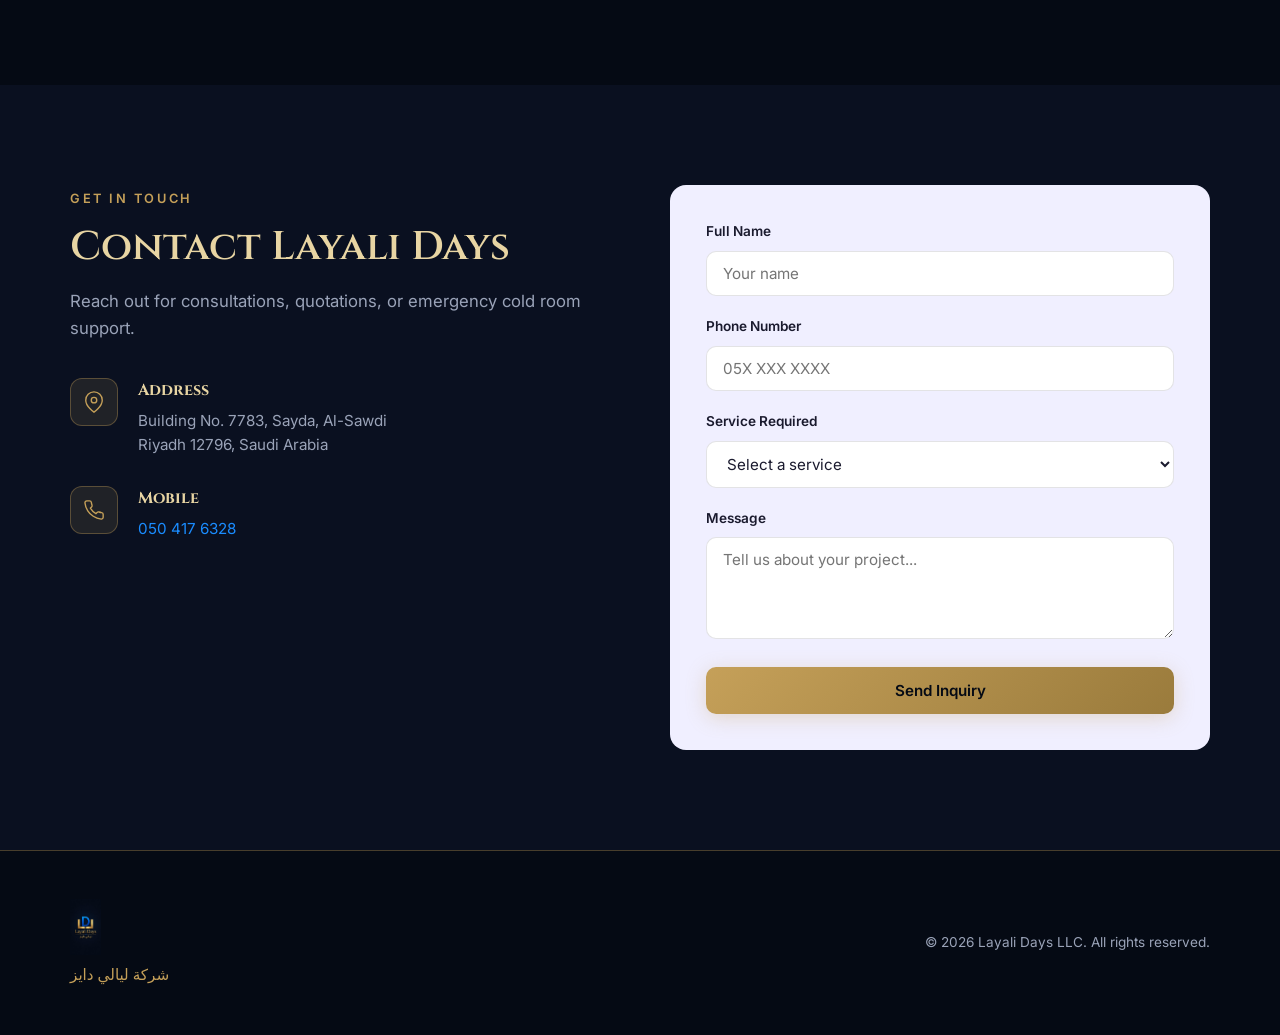
==== commit f8ae171a: "Add files via upload" ====
--- a/Layali days/index.html
+++ b/Layali days/index.html
@@ -14,8 +14,8 @@
       href="https://fonts.googleapis.com/css2?family=Cinzel:wght@500;600;700&family=Inter:wght@400;500;600;700&family=Noto+Sans+Arabic:wght@400;500;600;700&display=swap"
       rel="stylesheet"
     />
-    <link rel="stylesheet" href="/css/styles.css" />
-    <link rel="icon" type="image/png" href="/assets/logo.png" />
+    <link rel="stylesheet" href="css/styles.css" />
+    <link rel="icon" type="image/png" href="assets/logo.png" />
   </head>
   <body>
     <div class="texture-overlay" aria-hidden="true"></div>
@@ -23,7 +23,7 @@
     <header class="header" id="header">
       <nav class="nav container">
         <a href="#hero" class="nav__brand">
-          <img src="/assets/logo.png" alt="Layali Days" class="nav__logo" />
+          <img src="assets/logo.png" alt="Layali Days" class="nav__logo" />
         </a>
         <ul class="nav__links" id="navLinks">
           <li><a href="#services" data-i18n="nav.services">Services</a></li>
@@ -64,7 +64,7 @@
           </div>
           <div class="hero__visual reveal reveal--delay">
             <div class="hero__logo-frame">
-              <img src="/assets/logo.png" alt="Layali Days Logo" class="hero__logo" />
+              <img src="assets/logo.png" alt="Layali Days Logo" class="hero__logo" />
             </div>
             <div class="hero__stats">
               <div class="stat-card">
@@ -120,7 +120,7 @@
             <article class="service-card service-card--featured reveal reveal--delay">
               <div class="service-card__badge" data-i18n="services.coldRoom.badge">Specialty</div>
               <div class="service-card__image">
-                <img src="https://images.unsplash.com/photo-1581094794329-cd8118869f4?w=600&q=80" alt="" loading="lazy" />
+                <img src="https://images.unsplash.com/photo-1581092160562-40aa08e78837?w=600&q=80" alt="" loading="lazy" />
               </div>
               <div class="service-card__icon">
                 <svg viewBox="0 0 24 24" fill="none" stroke="currentColor" stroke-width="1.5">
@@ -232,7 +232,7 @@
             </div>
             <div class="fitout__hero-image reveal reveal--delay">
               <img
-                src="https://images.unsplash.com/photo-1618221197210-5b3cdff0b9b0?w=800&q=80"
+                src="https://images.unsplash.com/photo-1600585154340-be6161a56a0c?w=800&q=80"
                 alt=""
                 loading="lazy"
               />
@@ -440,7 +440,7 @@
     <footer class="footer">
       <div class="container footer__inner">
         <div class="footer__brand">
-          <img src="/assets/logo.png" alt="Layali Days" class="footer__logo" />
+          <img src="assets/logo.png" alt="Layali Days" class="footer__logo" />
           <p class="footer__arabic">شركة ليالي دايز</p>
         </div>
         <p class="footer__copy">
@@ -449,6 +449,6 @@
       </div>
     </footer>
 
-    <script type="module" src="/js/main.js"></script>
+    <script type="module" src="js/main.js"></script>
   </body>
 </html>
--- a/Layali days/css/styles.css
+++ b/Layali days/css/styles.css
@@ -0,0 +1,1165 @@
+/* Layali Days — Brand Design System */
+
+:root {
+  --bg-dark: #050a14;
+  --bg-dark-elevated: #0c1424;
+  --bg-section-alt: #0a1020;
+  --gold: #c5a059;
+  --gold-light: #e8d5a3;
+  --gold-dark: #9a7b3c;
+  --blue: #1a8cff;
+  --blue-deep: #0056b3;
+  --blue-glow: rgba(26, 140, 255, 0.35);
+  --card-bg: #f0efff;
+  --card-bg-hover: #e8e6fc;
+  --text-dark: #1a1a2e;
+  --text-muted: #5a5a72;
+  --text-light: #e8eaf0;
+  --text-light-muted: #9aa3b8;
+  --border-gold: rgba(197, 160, 89, 0.35);
+  --radius: 16px;
+  --radius-sm: 10px;
+  --font-serif: 'Cinzel', Georgia, serif;
+  --font-sans: 'Inter', system-ui, sans-serif;
+  --transition: 0.35s cubic-bezier(0.4, 0, 0.2, 1);
+  --header-height: 80px;
+}
+
+*,
+*::before,
+*::after {
+  box-sizing: border-box;
+  margin: 0;
+  padding: 0;
+}
+
+html {
+  scroll-behavior: smooth;
+  scroll-padding-top: var(--header-height);
+}
+
+body {
+  font-family: var(--font-sans);
+  background: var(--bg-dark);
+  color: var(--text-light);
+  line-height: 1.6;
+  overflow-x: hidden;
+  -webkit-font-smoothing: antialiased;
+}
+
+html[lang='ar'] body {
+  font-family: 'Noto Sans Arabic', var(--font-sans);
+}
+
+html[lang='ar'] .section__title,
+html[lang='ar'] .hero__title,
+html[lang='ar'] .service-card__title,
+html[lang='ar'] .project-card__title,
+html[lang='ar'] .cta__title,
+html[lang='ar'] .detail-block__title,
+html[lang='ar'] .fitout__process-title,
+html[lang='ar'] .contact__item h4 {
+  font-family: 'Noto Sans Arabic', var(--font-serif);
+}
+
+.texture-overlay {
+  position: fixed;
+  inset: 0;
+  pointer-events: none;
+  z-index: 0;
+  background-image: repeating-linear-gradient(
+    90deg,
+    transparent,
+    transparent 3px,
+    rgba(255, 255, 255, 0.012) 3px,
+    rgba(255, 255, 255, 0.012) 4px
+  );
+}
+
+img {
+  max-width: 100%;
+  display: block;
+}
+
+a {
+  color: inherit;
+  text-decoration: none;
+}
+
+ul {
+  list-style: none;
+}
+
+.container {
+  width: min(1140px, 92%);
+  margin-inline: auto;
+}
+
+.section {
+  padding: 100px 0;
+  position: relative;
+  z-index: 1;
+}
+
+.section--alt {
+  background: var(--bg-section-alt);
+}
+
+.section__header {
+  text-align: center;
+  max-width: 640px;
+  margin: 0 auto 60px;
+}
+
+.section__eyebrow {
+  display: inline-block;
+  font-size: 0.8rem;
+  font-weight: 600;
+  letter-spacing: 0.2em;
+  text-transform: uppercase;
+  color: var(--gold);
+  margin-bottom: 12px;
+}
+
+.section__title {
+  font-family: var(--font-serif);
+  font-size: clamp(1.75rem, 4vw, 2.5rem);
+  font-weight: 600;
+  color: var(--gold-light);
+  margin-bottom: 16px;
+  line-height: 1.25;
+}
+
+.section__desc {
+  color: var(--text-light-muted);
+  font-size: 1.05rem;
+}
+
+.section__desc strong {
+  color: var(--blue);
+}
+
+.text-gradient {
+  background: linear-gradient(135deg, var(--gold-light), var(--gold));
+  -webkit-background-clip: text;
+  -webkit-text-fill-color: transparent;
+  background-clip: text;
+}
+
+/* Header */
+.header {
+  position: fixed;
+  top: 0;
+  left: 0;
+  right: 0;
+  z-index: 100;
+  height: var(--header-height);
+  transition: background var(--transition), box-shadow var(--transition);
+}
+
+.header--scrolled {
+  background: rgba(5, 10, 20, 0.92);
+  backdrop-filter: blur(16px);
+  box-shadow: 0 4px 30px rgba(0, 0, 0, 0.4);
+  border-bottom: 1px solid var(--border-gold);
+}
+
+.nav {
+  display: flex;
+  align-items: center;
+  justify-content: space-between;
+  height: 100%;
+  gap: 24px;
+}
+
+.nav__actions {
+  display: flex;
+  align-items: center;
+  gap: 12px;
+  flex-shrink: 0;
+}
+
+.nav__links {
+  display: flex;
+  gap: 36px;
+  margin-inline-start: auto;
+}
+
+.lang-toggle {
+  background: rgba(197, 160, 89, 0.12);
+  border: 1px solid var(--border-gold);
+  color: var(--gold-light);
+  font-family: inherit;
+  font-size: 0.85rem;
+  font-weight: 600;
+  padding: 8px 16px;
+  border-radius: var(--radius-sm);
+  cursor: pointer;
+  transition: background var(--transition), color var(--transition);
+}
+
+.lang-toggle:hover {
+  background: rgba(197, 160, 89, 0.22);
+  color: var(--gold);
+}
+
+.nav__logo {
+  height: 48px;
+  width: auto;
+  transition: transform var(--transition);
+}
+
+.nav__brand:hover .nav__logo {
+  transform: scale(1.04);
+}
+
+.nav__links a {
+  font-size: 0.9rem;
+  font-weight: 500;
+  color: var(--text-light-muted);
+  transition: color var(--transition);
+  position: relative;
+}
+
+.nav__links a::after {
+  content: '';
+  position: absolute;
+  bottom: -4px;
+  left: 0;
+  width: 0;
+  height: 2px;
+  background: linear-gradient(90deg, var(--gold), var(--blue));
+  transition: width var(--transition);
+}
+
+.nav__links a:hover {
+  color: var(--gold-light);
+}
+
+.nav__links a:hover::after {
+  width: 100%;
+}
+
+.nav__toggle {
+  display: none;
+  flex-direction: column;
+  gap: 5px;
+  background: none;
+  border: none;
+  cursor: pointer;
+  padding: 8px;
+}
+
+.nav__toggle span {
+  display: block;
+  width: 24px;
+  height: 2px;
+  background: var(--gold);
+  transition: var(--transition);
+}
+
+/* Buttons */
+.btn {
+  display: inline-flex;
+  align-items: center;
+  justify-content: center;
+  padding: 14px 32px;
+  font-family: var(--font-sans);
+  font-size: 0.95rem;
+  font-weight: 600;
+  border-radius: var(--radius-sm);
+  border: none;
+  cursor: pointer;
+  transition: transform var(--transition), box-shadow var(--transition), background var(--transition);
+}
+
+.btn--primary {
+  background: linear-gradient(135deg, var(--gold), var(--gold-dark));
+  color: var(--bg-dark);
+  box-shadow: 0 4px 20px rgba(197, 160, 89, 0.3);
+  position: relative;
+  overflow: hidden;
+}
+
+.btn--primary::before {
+  content: '';
+  position: absolute;
+  inset: 0;
+  background: linear-gradient(
+    105deg,
+    transparent 40%,
+    rgba(255, 255, 255, 0.25) 50%,
+    transparent 60%
+  );
+  transform: translateX(-100%);
+  transition: transform 0.6s ease;
+}
+
+.btn--primary:hover {
+  transform: translateY(-2px);
+  box-shadow: 0 8px 30px rgba(197, 160, 89, 0.45);
+}
+
+.btn--primary:hover::before {
+  transform: translateX(100%);
+}
+
+.btn--outline {
+  background: transparent;
+  color: var(--gold-light);
+  border: 1.5px solid var(--border-gold);
+}
+
+.btn--outline:hover {
+  background: rgba(197, 160, 89, 0.1);
+  border-color: var(--gold);
+}
+
+.btn--lg {
+  padding: 16px 40px;
+  font-size: 1rem;
+}
+
+.btn--full {
+  width: 100%;
+}
+
+/* Hero */
+.hero {
+  min-height: 100vh;
+  display: flex;
+  align-items: center;
+  position: relative;
+  padding-top: var(--header-height);
+  overflow: hidden;
+}
+
+.hero__bg {
+  position: absolute;
+  inset: 0;
+  background:
+    linear-gradient(135deg, rgba(5, 10, 20, 0.92) 0%, rgba(5, 10, 20, 0.75) 45%, rgba(5, 10, 20, 0.88) 100%),
+    radial-gradient(ellipse 80% 60% at 70% 40%, rgba(26, 140, 255, 0.15), transparent),
+    radial-gradient(ellipse 60% 50% at 20% 80%, rgba(197, 160, 89, 0.1), transparent),
+    url('https://images.unsplash.com/photo-1504307651254-35680f356dfd?w=1920&q=80') center / cover no-repeat;
+  z-index: -1;
+}
+
+.hero__content {
+  display: grid;
+  grid-template-columns: 1fr 1fr;
+  gap: 60px;
+  align-items: center;
+  padding: 60px 0 100px;
+}
+
+.hero__eyebrow {
+  font-size: 1.1rem;
+  color: var(--gold);
+  margin-bottom: 16px;
+  letter-spacing: 0.05em;
+}
+
+.hero__title {
+  font-family: var(--font-serif);
+  font-size: clamp(2.2rem, 5vw, 3.5rem);
+  font-weight: 700;
+  line-height: 1.15;
+  margin-bottom: 24px;
+  color: var(--text-light);
+}
+
+.hero__subtitle {
+  font-size: 1.1rem;
+  color: var(--text-light-muted);
+  max-width: 520px;
+  margin-bottom: 36px;
+  line-height: 1.7;
+}
+
+.hero__actions {
+  display: flex;
+  gap: 16px;
+  flex-wrap: wrap;
+}
+
+.hero__visual {
+  display: flex;
+  flex-direction: column;
+  align-items: center;
+  gap: 32px;
+}
+
+.hero__logo-frame {
+  position: relative;
+  padding: 24px;
+  border-radius: var(--radius);
+  background: rgba(12, 20, 36, 0.6);
+  border: 1px solid var(--border-gold);
+  box-shadow:
+    0 0 60px rgba(26, 140, 255, 0.15),
+    0 20px 60px rgba(0, 0, 0, 0.5);
+  animation: float 6s ease-in-out infinite;
+}
+
+.hero__logo {
+  width: min(320px, 80vw);
+  border-radius: 8px;
+}
+
+.hero__stats {
+  display: flex;
+  gap: 20px;
+}
+
+.stat-card {
+  background: rgba(12, 20, 36, 0.7);
+  border: 1px solid var(--border-gold);
+  border-radius: var(--radius-sm);
+  padding: 20px 28px;
+  text-align: center;
+  backdrop-filter: blur(8px);
+}
+
+.stat-card__value {
+  display: block;
+  font-family: var(--font-serif);
+  font-size: 1.4rem;
+  font-weight: 600;
+  color: var(--blue);
+  margin-bottom: 4px;
+}
+
+.stat-card__label {
+  font-size: 0.8rem;
+  color: var(--text-light-muted);
+  text-transform: uppercase;
+  letter-spacing: 0.08em;
+}
+
+.hero__scroll {
+  position: absolute;
+  bottom: 40px;
+  left: 50%;
+  transform: translateX(-50%);
+  display: flex;
+  flex-direction: column;
+  align-items: center;
+}
+
+.hero__scroll-line {
+  width: 1px;
+  height: 48px;
+  background: linear-gradient(to bottom, var(--gold), transparent);
+  animation: scrollPulse 2s ease-in-out infinite;
+}
+
+@keyframes float {
+  0%, 100% { transform: translateY(0); }
+  50% { transform: translateY(-10px); }
+}
+
+@keyframes scrollPulse {
+  0%, 100% { opacity: 0.4; transform: scaleY(0.8); }
+  50% { opacity: 1; transform: scaleY(1); }
+}
+
+/* Service Cards */
+.services__grid {
+  display: grid;
+  grid-template-columns: repeat(3, 1fr);
+  gap: 28px;
+}
+
+.service-card {
+  background: var(--card-bg);
+  color: var(--text-dark);
+  border-radius: var(--radius);
+  padding: 0 0 36px;
+  position: relative;
+  transition: transform var(--transition), box-shadow var(--transition), background var(--transition);
+  overflow: hidden;
+}
+
+.service-card__image {
+  height: 160px;
+  overflow: hidden;
+  margin-bottom: 24px;
+}
+
+.service-card__image img {
+  width: 100%;
+  height: 100%;
+  object-fit: cover;
+  transition: transform 0.5s ease;
+}
+
+.service-card:hover .service-card__image img {
+  transform: scale(1.06);
+}
+
+.service-card__icon,
+.service-card__title,
+.service-card__code,
+.service-card__text,
+.service-card__list,
+.service-card__link {
+  margin-inline: 28px;
+}
+
+.service-card__icon {
+  margin-bottom: 20px;
+}
+
+.service-card:hover {
+  transform: translateY(-8px);
+  box-shadow: 0 20px 50px rgba(0, 0, 0, 0.35);
+  background: var(--card-bg-hover);
+}
+
+.service-card--featured {
+  border: 2px solid var(--gold);
+  box-shadow: 0 0 40px rgba(197, 160, 89, 0.15);
+}
+
+.service-card__badge {
+  position: absolute;
+  top: -12px;
+  right: 24px;
+  background: linear-gradient(135deg, var(--gold), var(--gold-dark));
+  color: var(--bg-dark);
+  font-size: 0.75rem;
+  font-weight: 700;
+  text-transform: uppercase;
+  letter-spacing: 0.1em;
+  padding: 6px 14px;
+  border-radius: 20px;
+}
+
+.service-card__icon {
+  width: 52px;
+  height: 52px;
+  border-radius: 12px;
+  background: linear-gradient(135deg, var(--blue-deep), var(--blue));
+  display: flex;
+  align-items: center;
+  justify-content: center;
+  color: white;
+}
+
+.service-card__icon svg {
+  width: 26px;
+  height: 26px;
+}
+
+.service-card__title {
+  font-family: var(--font-serif);
+  font-size: 1.25rem;
+  font-weight: 600;
+  margin-bottom: 6px;
+  line-height: 1.3;
+}
+
+.service-card__code {
+  font-size: 0.8rem;
+  font-weight: 600;
+  color: var(--text-muted);
+  margin-bottom: 14px;
+}
+
+.service-card__text {
+  font-size: 0.95rem;
+  color: var(--text-muted);
+  margin-bottom: 18px;
+  line-height: 1.65;
+}
+
+.service-card__list li {
+  font-size: 0.9rem;
+  color: var(--text-dark);
+  padding: 6px 0 6px 20px;
+  position: relative;
+}
+
+.service-card__list li::before {
+  content: '';
+  position: absolute;
+  left: 0;
+  top: 50%;
+  transform: translateY(-50%);
+  width: 8px;
+  height: 8px;
+  border-radius: 50%;
+  background: var(--gold);
+}
+
+.service-card__link {
+  display: inline-block;
+  margin-top: 18px;
+  font-size: 0.9rem;
+  font-weight: 600;
+  color: var(--blue-deep);
+  transition: color var(--transition);
+}
+
+.service-card__link:hover {
+  color: var(--blue);
+}
+
+/* Cold Room Section */
+.cold-room__layout {
+  display: grid;
+  grid-template-columns: 1fr 1fr;
+  gap: 48px 40px;
+  align-items: center;
+}
+
+.cold-room__visual {
+  grid-row: span 2;
+}
+
+.cold-room__photo {
+  width: 100%;
+  height: 100%;
+  min-height: 420px;
+  object-fit: cover;
+  border-radius: var(--radius);
+  border: 1px solid var(--border-gold);
+  box-shadow: 0 20px 50px rgba(0, 0, 0, 0.4);
+}
+
+.cold-room__details {
+  grid-column: 1 / -1;
+  display: grid;
+  grid-template-columns: 1fr 1fr;
+  gap: 32px;
+}
+
+.detail-block {
+  background: var(--card-bg);
+  color: var(--text-dark);
+  border-radius: var(--radius);
+  padding: 32px;
+}
+
+.detail-block__title {
+  font-family: var(--font-serif);
+  font-size: 1.2rem;
+  margin-bottom: 20px;
+  color: var(--text-dark);
+}
+
+.detail-block__list li {
+  padding: 10px 0 10px 24px;
+  position: relative;
+  font-size: 0.95rem;
+  border-bottom: 1px solid rgba(26, 26, 46, 0.08);
+}
+
+.detail-block__list li:last-child {
+  border-bottom: none;
+}
+
+.detail-block__list li::before {
+  content: '◆';
+  position: absolute;
+  left: 0;
+  color: var(--blue);
+  font-size: 0.6rem;
+  top: 14px;
+}
+
+.tags {
+  display: flex;
+  flex-wrap: wrap;
+  gap: 10px;
+}
+
+.tag {
+  background: rgba(26, 140, 255, 0.12);
+  color: var(--blue-deep);
+  font-size: 0.85rem;
+  font-weight: 500;
+  padding: 8px 16px;
+  border-radius: 20px;
+  border: 1px solid rgba(26, 140, 255, 0.2);
+  transition: background var(--transition), transform var(--transition);
+}
+
+.tag:hover {
+  background: rgba(26, 140, 255, 0.2);
+  transform: translateY(-2px);
+}
+
+/* Fitout Section */
+.fitout__header {
+  display: grid;
+  grid-template-columns: 1fr 1fr;
+  gap: 48px;
+  align-items: center;
+  margin-bottom: 48px;
+}
+
+.fitout__hero-image img {
+  width: 100%;
+  height: 320px;
+  object-fit: cover;
+  border-radius: var(--radius);
+  border: 1px solid var(--border-gold);
+  box-shadow: 0 16px 40px rgba(0, 0, 0, 0.35);
+}
+
+.fitout__grid {
+  display: grid;
+  grid-template-columns: 1fr 1fr;
+  gap: 32px;
+  margin-bottom: 48px;
+}
+
+.fitout__process-title {
+  font-family: var(--font-serif);
+  font-size: 1.35rem;
+  color: var(--gold-light);
+  text-align: center;
+  margin-bottom: 32px;
+}
+
+.process-steps {
+  display: grid;
+  grid-template-columns: repeat(3, 1fr);
+  gap: 24px;
+}
+
+.process-step {
+  background: var(--bg-dark-elevated);
+  border: 1px solid var(--border-gold);
+  border-radius: var(--radius);
+  padding: 32px 24px;
+  text-align: center;
+  transition: transform var(--transition), border-color var(--transition);
+}
+
+.process-step:hover {
+  transform: translateY(-4px);
+  border-color: var(--gold);
+}
+
+.process-step__num {
+  display: inline-block;
+  font-family: var(--font-serif);
+  font-size: 1.5rem;
+  font-weight: 700;
+  color: var(--blue);
+  margin-bottom: 12px;
+}
+
+.process-step h4 {
+  font-family: var(--font-serif);
+  font-size: 1.05rem;
+  color: var(--gold-light);
+  margin-bottom: 10px;
+}
+
+.process-step p {
+  font-size: 0.9rem;
+  color: var(--text-light-muted);
+  line-height: 1.55;
+}
+
+/* Projects */
+.projects__timeline {
+  display: grid;
+  grid-template-columns: repeat(3, 1fr);
+  gap: 24px;
+}
+
+.project-card {
+  background: var(--bg-dark-elevated);
+  border: 1px solid var(--border-gold);
+  border-radius: var(--radius);
+  padding: 0 0 28px;
+  overflow: hidden;
+  transition: transform var(--transition), border-color var(--transition), box-shadow var(--transition);
+}
+
+.project-card__img {
+  width: 100%;
+  height: 140px;
+  object-fit: cover;
+  margin-bottom: 20px;
+}
+
+.project-card__year,
+.project-card__title,
+.project-card__desc {
+  margin-inline: 28px;
+}
+
+.project-card:hover {
+  transform: translateY(-4px);
+  border-color: var(--gold);
+  box-shadow: 0 12px 40px rgba(0, 0, 0, 0.3);
+}
+
+.project-card__year {
+  display: inline-block;
+  font-size: 0.8rem;
+  font-weight: 700;
+  color: var(--blue);
+  background: rgba(26, 140, 255, 0.12);
+  padding: 4px 12px;
+  border-radius: 20px;
+  margin-bottom: 14px;
+}
+
+.project-card__title {
+  font-family: var(--font-serif);
+  font-size: 1.05rem;
+  color: var(--gold-light);
+  margin-bottom: 10px;
+  line-height: 1.35;
+}
+
+.project-card__desc {
+  font-size: 0.9rem;
+  color: var(--text-light-muted);
+  line-height: 1.55;
+}
+
+/* CTA */
+.cta__box {
+  text-align: center;
+  padding: 72px 48px;
+  border-radius: var(--radius);
+  background:
+    linear-gradient(135deg, rgba(197, 160, 89, 0.12), rgba(26, 140, 255, 0.08)),
+    var(--bg-dark-elevated);
+  border: 1px solid var(--border-gold);
+}
+
+.cta__title {
+  font-family: var(--font-serif);
+  font-size: clamp(1.5rem, 3vw, 2rem);
+  color: var(--gold-light);
+  margin-bottom: 16px;
+}
+
+.cta__text {
+  color: var(--text-light-muted);
+  max-width: 520px;
+  margin: 0 auto 32px;
+  font-size: 1.05rem;
+}
+
+/* Contact */
+.contact__grid {
+  display: grid;
+  grid-template-columns: 1fr 1fr;
+  gap: 60px;
+  align-items: start;
+}
+
+.contact__items {
+  margin-top: 36px;
+  display: flex;
+  flex-direction: column;
+  gap: 28px;
+}
+
+.contact__item {
+  display: flex;
+  gap: 20px;
+  align-items: flex-start;
+}
+
+.contact__icon {
+  width: 48px;
+  height: 48px;
+  flex-shrink: 0;
+  border-radius: 12px;
+  background: rgba(197, 160, 89, 0.12);
+  border: 1px solid var(--border-gold);
+  display: flex;
+  align-items: center;
+  justify-content: center;
+  color: var(--gold);
+}
+
+.contact__icon svg {
+  width: 22px;
+  height: 22px;
+}
+
+.contact__item h4 {
+  font-family: var(--font-serif);
+  font-size: 1rem;
+  color: var(--gold-light);
+  margin-bottom: 6px;
+}
+
+.contact__item p {
+  color: var(--text-light-muted);
+  font-size: 0.95rem;
+  line-height: 1.6;
+}
+
+.contact__item a {
+  color: var(--blue);
+  transition: color var(--transition);
+}
+
+.contact__item a:hover {
+  color: var(--gold-light);
+}
+
+.contact__form {
+  background: var(--card-bg);
+  color: var(--text-dark);
+  border-radius: var(--radius);
+  padding: 36px;
+}
+
+.form-group {
+  margin-bottom: 20px;
+}
+
+.form-group label {
+  display: block;
+  font-size: 0.85rem;
+  font-weight: 600;
+  margin-bottom: 8px;
+  color: var(--text-dark);
+}
+
+.form-group input,
+.form-group select,
+.form-group textarea {
+  width: 100%;
+  padding: 12px 16px;
+  font-family: var(--font-sans);
+  font-size: 0.95rem;
+  border: 1.5px solid rgba(26, 26, 46, 0.12);
+  border-radius: var(--radius-sm);
+  background: white;
+  color: var(--text-dark);
+  transition: border-color var(--transition), box-shadow var(--transition);
+}
+
+.form-group input:focus,
+.form-group select:focus,
+.form-group textarea:focus {
+  outline: none;
+  border-color: var(--blue);
+  box-shadow: 0 0 0 3px var(--blue-glow);
+}
+
+.form-group textarea {
+  resize: vertical;
+  min-height: 100px;
+}
+
+/* RTL adjustments */
+html[dir='rtl'] .detail-block__list li,
+html[dir='rtl'] .service-card__list li {
+  padding: 6px 20px 6px 0;
+}
+
+html[dir='rtl'] .detail-block__list li::before,
+html[dir='rtl'] .service-card__list li::before {
+  left: auto;
+  right: 0;
+}
+
+html[dir='rtl'] .service-card__badge {
+  right: auto;
+  left: 24px;
+}
+
+html[dir='rtl'] .nav__links a::after {
+  left: auto;
+  right: 0;
+}
+
+/* Footer */
+.footer {
+  border-top: 1px solid var(--border-gold);
+  padding: 48px 0;
+  position: relative;
+  z-index: 1;
+}
+
+.footer__inner {
+  display: flex;
+  align-items: center;
+  justify-content: space-between;
+  flex-wrap: wrap;
+  gap: 24px;
+}
+
+.footer__logo {
+  height: 56px;
+  margin-bottom: 8px;
+}
+
+.footer__arabic {
+  color: var(--gold);
+  font-size: 0.95rem;
+}
+
+.footer__copy {
+  color: var(--text-light-muted);
+  font-size: 0.85rem;
+}
+
+/* Reveal Animations */
+.reveal {
+  opacity: 0;
+  transform: translateY(30px);
+  transition: opacity 0.7s ease, transform 0.7s ease;
+}
+
+.reveal--visible {
+  opacity: 1;
+  transform: translateY(0);
+}
+
+.reveal--delay {
+  transition-delay: 0.15s;
+}
+
+.reveal--delay-2 {
+  transition-delay: 0.3s;
+}
+
+/* Responsive */
+@media (max-width: 1024px) {
+  .hero__content {
+    grid-template-columns: 1fr;
+    text-align: center;
+  }
+
+  .hero__subtitle {
+    margin-inline: auto;
+  }
+
+  .hero__actions {
+    justify-content: center;
+  }
+
+  .hero__visual {
+    order: -1;
+  }
+
+  .services__grid,
+  .projects__timeline {
+    grid-template-columns: 1fr;
+    max-width: 480px;
+    margin-inline: auto;
+  }
+
+  .cold-room__layout {
+    grid-template-columns: 1fr;
+  }
+
+  .cold-room__visual {
+    grid-row: auto;
+  }
+
+  .cold-room__photo {
+    min-height: 260px;
+  }
+
+  .cold-room__details,
+  .fitout__header,
+  .fitout__grid,
+  .contact__grid {
+    grid-template-columns: 1fr;
+  }
+
+  .process-steps {
+    grid-template-columns: 1fr;
+    max-width: 480px;
+    margin-inline: auto;
+  }
+}
+
+@media (max-width: 768px) {
+  .section {
+    padding: 72px 0;
+  }
+
+  .nav__toggle {
+    display: flex;
+  }
+
+  .nav__links {
+    position: fixed;
+    top: var(--header-height);
+    left: 0;
+    right: 0;
+    background: rgba(5, 10, 20, 0.97);
+    backdrop-filter: blur(16px);
+    flex-direction: column;
+    align-items: center;
+    padding: 32px;
+    gap: 24px;
+    transform: translateY(-120%);
+    opacity: 0;
+    transition: transform var(--transition), opacity var(--transition);
+    border-bottom: 1px solid var(--border-gold);
+  }
+
+  .nav__links--open {
+    transform: translateY(0);
+    opacity: 1;
+  }
+
+  .nav__toggle--active span:nth-child(1) {
+    transform: rotate(45deg) translate(5px, 5px);
+  }
+
+  .nav__toggle--active span:nth-child(2) {
+    opacity: 0;
+  }
+
+  .nav__toggle--active span:nth-child(3) {
+    transform: rotate(-45deg) translate(5px, -5px);
+  }
+
+  .hero__stats {
+    flex-direction: column;
+    width: 100%;
+  }
+
+  .stat-card {
+    width: 100%;
+  }
+
+  .projects__timeline {
+    grid-template-columns: 1fr;
+  }
+
+  .cta__box {
+    padding: 48px 24px;
+  }
+
+  .footer__inner {
+    flex-direction: column;
+    text-align: center;
+  }
+}
+
+@media (prefers-reduced-motion: reduce) {
+  *,
+  *::before,
+  *::after {
+    animation-duration: 0.01ms !important;
+    animation-iteration-count: 1 !important;
+    transition-duration: 0.01ms !important;
+  }
+
+  .reveal {
+    opacity: 1;
+    transform: none;
+  }
+}
